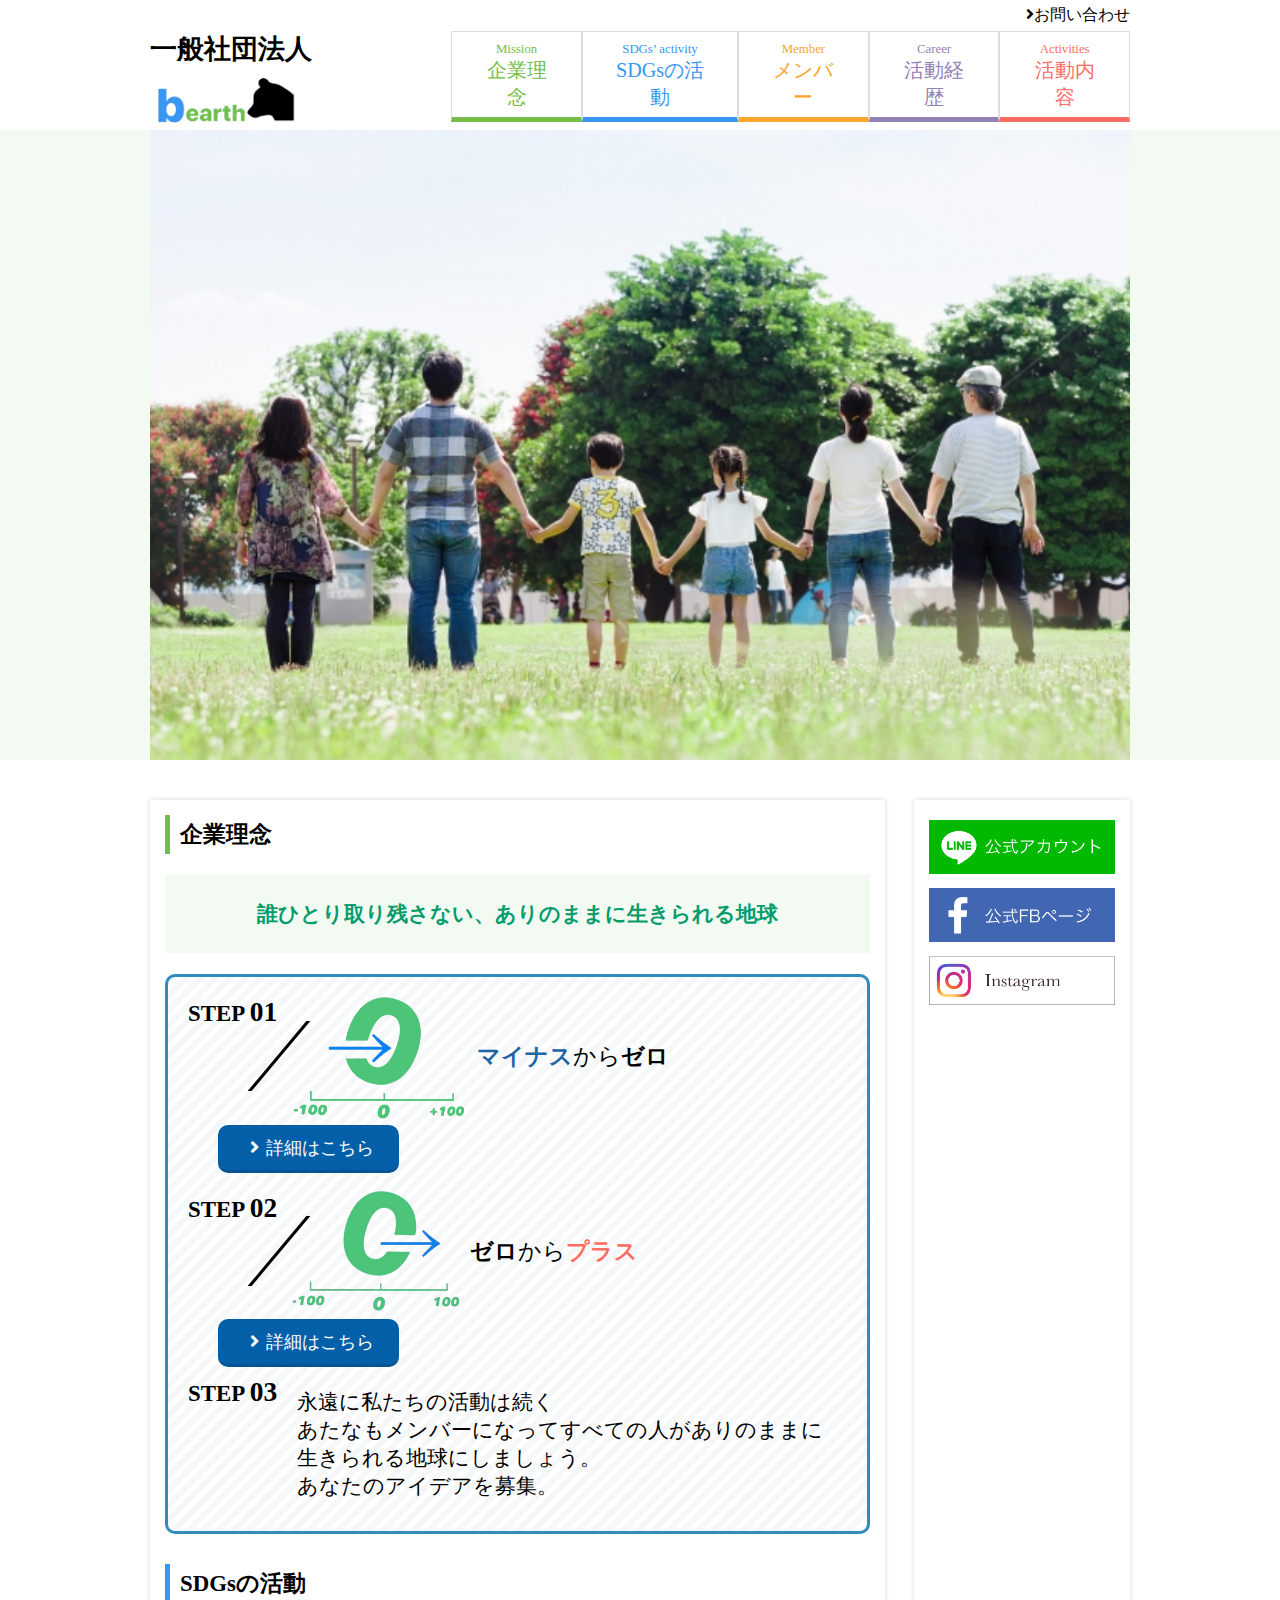
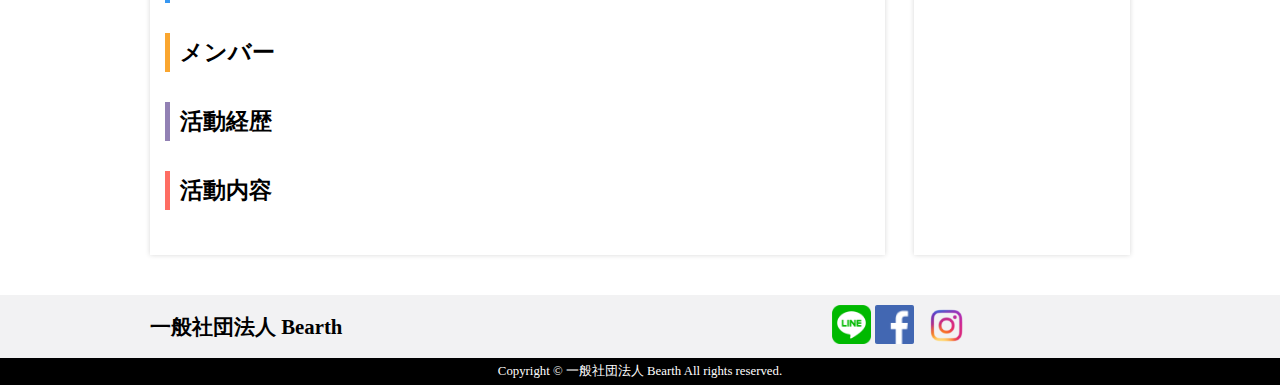
==== index.html @ 82e6bb3c "[add] metaタグ追加" ====
<!DOCTYPE html>
<html lang="en">
<head>
    <meta charset="UTF-8">
    <meta name="viewport" content="width=device-width, initial-scale=1.0">
    <meta name="google-site-verification" content="5CtCFBnasUfVkqQjq2MaMUYwWER3md2tzpR2T9uA9SU" />
    <link rel="stylesheet" href="https://fonts.googleapis.com/css2?family=Montserrat:wght@400;800&display=swap">
    <link rel="stylesheet" href="https://use.fontawesome.com/releases/v5.14.0/css/all.css">
    <link rel="stylesheet" href="style.css">
    <title>Bearthのホームページ</title>
</head>
<body>
<header>
    <div class="contact-area"><i class="fas fa-angle-right"></i>お問い合わせ</div>
    <div class="toolbar">
        <a href="#" class="logo-link">
            <div>
                <span>一般社団法人</span>
                <img src="img/bearth-logo.png">
            </div>
        </a>
        <div class="nav-btn">
            <div></div>
            <div></div>
            <div></div>
        </div>
        <nav class="link-container">
            <ul>
                <li>
                    <a href="#mission">
                        <div class="link-ruby">Mission</div>
                        <div class="link-name">企業理念</div>
                    </a>
                </li>
                <li>
                    <a href="#sdgs-activity">
                        <div class="link-ruby">SDGs’ activity</div>
                        <div class="link-name">SDGsの活動</div>
                    </a>
                </li>
                <li>
                    <a href="#member">
                        <div class="link-ruby">Member</div>
                        <div class="link-name">メンバー</div>
                    </a>
                </li>
                <li>
                    <a href="#career">
                        <div class="link-ruby">Career</div>
                        <div class="link-name">活動経歴</div>
                    </a>
                </li>
                <li>
                    <a href="#activities">
                        <div class="link-ruby">Activities</div>
                        <div class="link-name">活動内容</div>
                    </a>
                </li>
            </ul>
        </nav>
    </div>
</header>
<div class="top-img-container">
    <div class="top-img"></div>
</div>

<div class="container">
    <main>
        <section>
            <h1 id="mission">企業理念</h1>

            <p class="mission-statement">誰ひとり取り残さない、ありのままに生きられる地球</p>

            <section class="mission-step">
                <div class="step-area">
                    <div class="step">STEP <b>01</b></div>
                    <div class="slash"></div>
                    <img src="img/minus2zero.png">
                    <div class="description"><span class="minus">マイナス</span>から<span class="zero">ゼロ</span></div>
                    <button><i class="fas fa-angle-right fa-fw"></i>詳細はこちら</button>
                </div>

                <div class="step-area">
                    <div class="step">STEP <b>02</b></div>
                    <div class="slash"></div>
                    <img src="img/zero2plus.png">
                    <div class="description"><span class="zero">ゼロ</span>から<span class="plus">プラス</span></div>
                    <button><i class="fas fa-angle-right fa-fw"></i>詳細はこちら</button>
                </div>

                <div class="step-area">
                    <div class="step">STEP <b>03</b></div>
                    <p>
                        永遠に私たちの活動は続く<br>
                        あたなもメンバーになってすべての人がありのままに<br>
                        生きられる地球にしましょう。<br>
                        あなたのアイデアを募集。
                    </p>
                </div>
            </section>
        </section>

        <section><h1 id="sdgs-activity">SDGsの活動</h1></section>
        <section><h1 id="member">メンバー</h1></section>
        <section><h1 id="career">活動経歴</h1></section>
        <section><h1 id="activities">活動内容</h1></section>
    </main>
    <aside>
        <a href="https://line.me/R/ti/p/%40872eppez"><img src="img/LINE.png" width="100%"></a>
        <img src="img/facebook.png" width="100%">
        <a href="https://www.instagram.com/bearth.my/"><img src="img/insta.png" width="100%"></a>
    </aside>
</div>
<footer>
    <section class="company-info">
        <div>
            <div class="company-name">一般社団法人 Bearth</div>
            <div class="sns-area">
                <a href="https://line.me/R/ti/p/%40872eppez"><img src="img/LINE-logo.png" width="39"></a>
                <img src="img/facebook-logo.png" width="39">
                <a href="https://www.instagram.com/bearth.my/"><img src="img/Insta-logo.png" width="39"></a>
            </div>
        </div>
    </section>
    <section class="copyright">Copyright © 一般社団法人 Bearth All rights reserved.</section>
</footer>
<script src="https://code.jquery.com/jquery-3.5.1.min.js"
        integrity="sha256-9/aliU8dGd2tb6OSsuzixeV4y/faTqgFtohetphbbj0=" crossorigin="anonymous"></script>
<script src="script.js"></script>
</body>
</html>
---- style.css ----
:root {
    --side-padding: 150px;
}

body {
    margin: 0;
}

a {
    text-decoration: none;
}

ul {
    margin: 0;
    padding: 0;
}

li {
    list-style: none;
}

header, .container {
    padding-left: var(--side-padding);
    padding-right: var(--side-padding);
}

header .contact-area {
    text-align: right;
    padding-top: 5px;
    padding-bottom: 5px;
}

.toolbar {
    display: flex;
    justify-content: space-between;
}

.toolbar a.logo-link {
    display: flex;
    align-items: flex-end;

    font-size: 1.7em;
    color: #000;
    font-weight: bold;
}

.toolbar a.logo-link:hover {
    opacity: 0.8;
    transition: .2s;
}

.toolbar a.logo-link img {
    width: 150px;
}

.toolbar .link-ruby {
    font-size: 0.8em;
}

.toolbar .link-name {
    font-size: 1.26em;
    /*font-weight: 600;*/
}

nav ul {
    display: flex;
}

.toolbar nav li {
    padding: 10px 28px 6px;
    border: 1px solid #ddd;
    border-bottom-width: 5px;
    text-align: center;
}

nav li:hover {
    opacity: 0.6;
    transition: all .2s;
}

nav li:nth-of-type(1) {
    border-bottom-color: #76BD48;
}

nav li:nth-of-type(1) a {
    color: #76BD48;
}

nav li:nth-of-type(2) {
    border-bottom-color: #3797F2;
}

nav li:nth-of-type(2) a{
    color: #3797F2;

}

nav li:nth-of-type(3) {
    border-bottom-color: #FAA62F;
}

nav li:nth-of-type(3) a {
    color: #FAA62F;
}

nav li:nth-of-type(4) {
    border-bottom-color: #9281B4;
}

nav li:nth-of-type(4) a {
    color: #9281B4;
}

nav li:nth-of-type(5) {
    border-bottom-color: #FE6D63;
}

nav li:nth-of-type(5) a {
    color: #FE6D63;
}

.top-img-container {
    width: 100%;
    padding-left: var(--side-padding);
    padding-right: var(--side-padding);
    height: 70vh;
    -webkit-box-sizing: border-box;
    -moz-box-sizing: border-box;
    box-sizing: border-box;
    background: rgba(108, 192, 78, 0.08);
}

.top-img {
    height: 100%;
    background: url(img/top.jpg) no-repeat center;
    background-size: cover;
}

.nav-btn {
    display: none;
}

main, aside {
    box-shadow: 0px 0px 5px rgba(0, 0, 0, 0.16);
    -webkit-box-sizing: border-box;
    -moz-box-sizing: border-box;
    box-sizing: border-box;
}

.container {
    display: flex;
    justify-content: space-between;
    margin: 40px auto;
}

main {
    width: 75%;
    padding: 15px;
    font-size: 1.1em;
}

main > section {
    margin-bottom: 30px;
}

aside {
    padding: 20px 15px;
    width: 22%;
}

h1 {
    margin: 0;
    font-size: 1.3em;
    border-left-width: 5px;
    border-left-style: solid;
    padding: 4px 10px;
}

h1#mission {
    border-left-color: #76BD48;
}

h1#sdgs-activity {
    border-left-color: #3797F2;
}

h1#member {
    border-left-color: #FAA62F;
}

h1#career {
    border-left-color: #9281B4;
}

h1#activities {
    border-left-color: #FE6D63;
}

p.mission-statement {
    background: rgba(108, 192, 78, 0.08);
    color: #039C6D;
    --p-padding: 25px;
    padding-top: var(--p-padding);
    padding-bottom: var(--p-padding);
    text-align: center;
    font-weight: bold;
    font-size: 1.2em;
}

.mission-step {
    background: url(img/gray-stripe.png);
    background-size: 15px 15px;
    border: 3px solid #318BBE;
    border-radius: 10px;
    padding: 10px 20px;
}

.mission-step .step-area {
    display: flex;
    align-items: center;
    flex-wrap: wrap;
}

.mission-step .step-area > div:nth-of-type(1), .mission-step > div:nth-of-type(2) {
    align-self: flex-start;
    margin-top: 10px;
}

.mission-step .description {
    font-size: 1.3em;
}

.description .minus {
    color: #1E65A5;
    font-weight: bold;
}

.description .zero {
    font-weight: bold;
}

.description .plus {
    color: #FE6D63;
    font-weight: bold;
}

.mission-step button {
    background: #035FA8;
    border: none;
    border-bottom: 3px solid #055392;
    border-radius: 10px;
    color: white;
    padding: 10px 25px;
    font-size: 1.05em;
    margin-left: 30px;
}

.step-area p {
    margin-left: 20px;
    font-size: 1.2em;
}

.slash {
    height: 70px;
    border-left: 4px solid #000;
    transform: skew(-40deg);
}

.step {
    font-size: 1.3em;
    font-weight: bold;
}

.step b {
    font-size: 1.2em;
}

aside img {
    margin-bottom: 10px;
}

footer .company-info {
    background: #F2F2F3;
}

footer .company-info > div {
    padding-left: var(--side-padding);
    padding-right: var(--side-padding);
    display: flex;
    align-items: center;
    padding-top: 10px;
    padding-bottom: 10px;
}

footer .company-info .company-name {
    font-size: 1.3em;
    font-weight: bold;
}

footer .company-info .sns-area {
    margin-left: 50%;
}

footer .company-info .sns-area > img {
    margin-right: 8px;
}

footer .copyright {
    background: #000;
    color: #fff;
    font-size: 0.8em;
    padding-top: 5px;
    padding-bottom: 5px;
    text-align:center;
}

@media (max-width: 768px) {
    header, .top-img-container {
        padding: 0;
    }

    .contact-area {
        display: none;
    }

    nav {
        max-height: 0;
        position: absolute;
        /*top: -50%;*/
        /*left: 0;*/
        top: 50px;
        left: 0;
        transition: .5s;
        overflow-y: hidden;
        width: 100%;
    }

    nav ul {
        display: flex;
        flex-direction: column;
        justify-content: center;
        align-items: center;
        background: rgba(255, 255, 255, 0.92);
        top: 0;
    }

    .toolbar nav li {
        box-sizing: border-box;
        width: 50%;
        padding-top: 10px;
        padding-bottom: 10px;
        /*color: #fff !important;*/
        border: none !important;
    }

    nav li:not(:last-of-type) {
        border-bottom: 1px solid #c9c9c9 !important;
    }

    .toolbar a.logo-link {
        font-size: 1.4em;
    }

    .open nav {
        /*top: 50%;*/
        max-height: calc(100vh - 50px);
    }

    .nav-btn {
        display: flex;
        flex-direction: column;
        justify-content: space-between;
        align-items: center;
        height: 20px;
        padding: 13px 8px;
        z-index: 2;
    }

    .nav-btn div {
        background: #996633;
        width: 26px;
        height: 2px;
        transition: .3s;
    }

    .toolbar a.logo-link img {
        width: 35%;
    }

    .container {
        flex-direction: column;
        align-items: center;
        padding: 0;
    }

    .step-area img {
        width: 50%;
    }

    .step-area {
        font-size: 0.7em;
    }

    .mission-step .step-area:not(:last-of-type) {
        border-bottom: 1px solid #318BBE;
        padding-bottom: 15px;

    }

    .step-area button {
        padding: 5px 10px;
    }

    main, aside {
        width: 95%;
    }

    footer .company-info > div {
        flex-direction: column;
        padding-left: 0;
        padding-right: 0;
        width: 100%;
    }

    footer .company-info .sns-area {
        margin-top: 10px;
        margin-left: 0;
    }
}
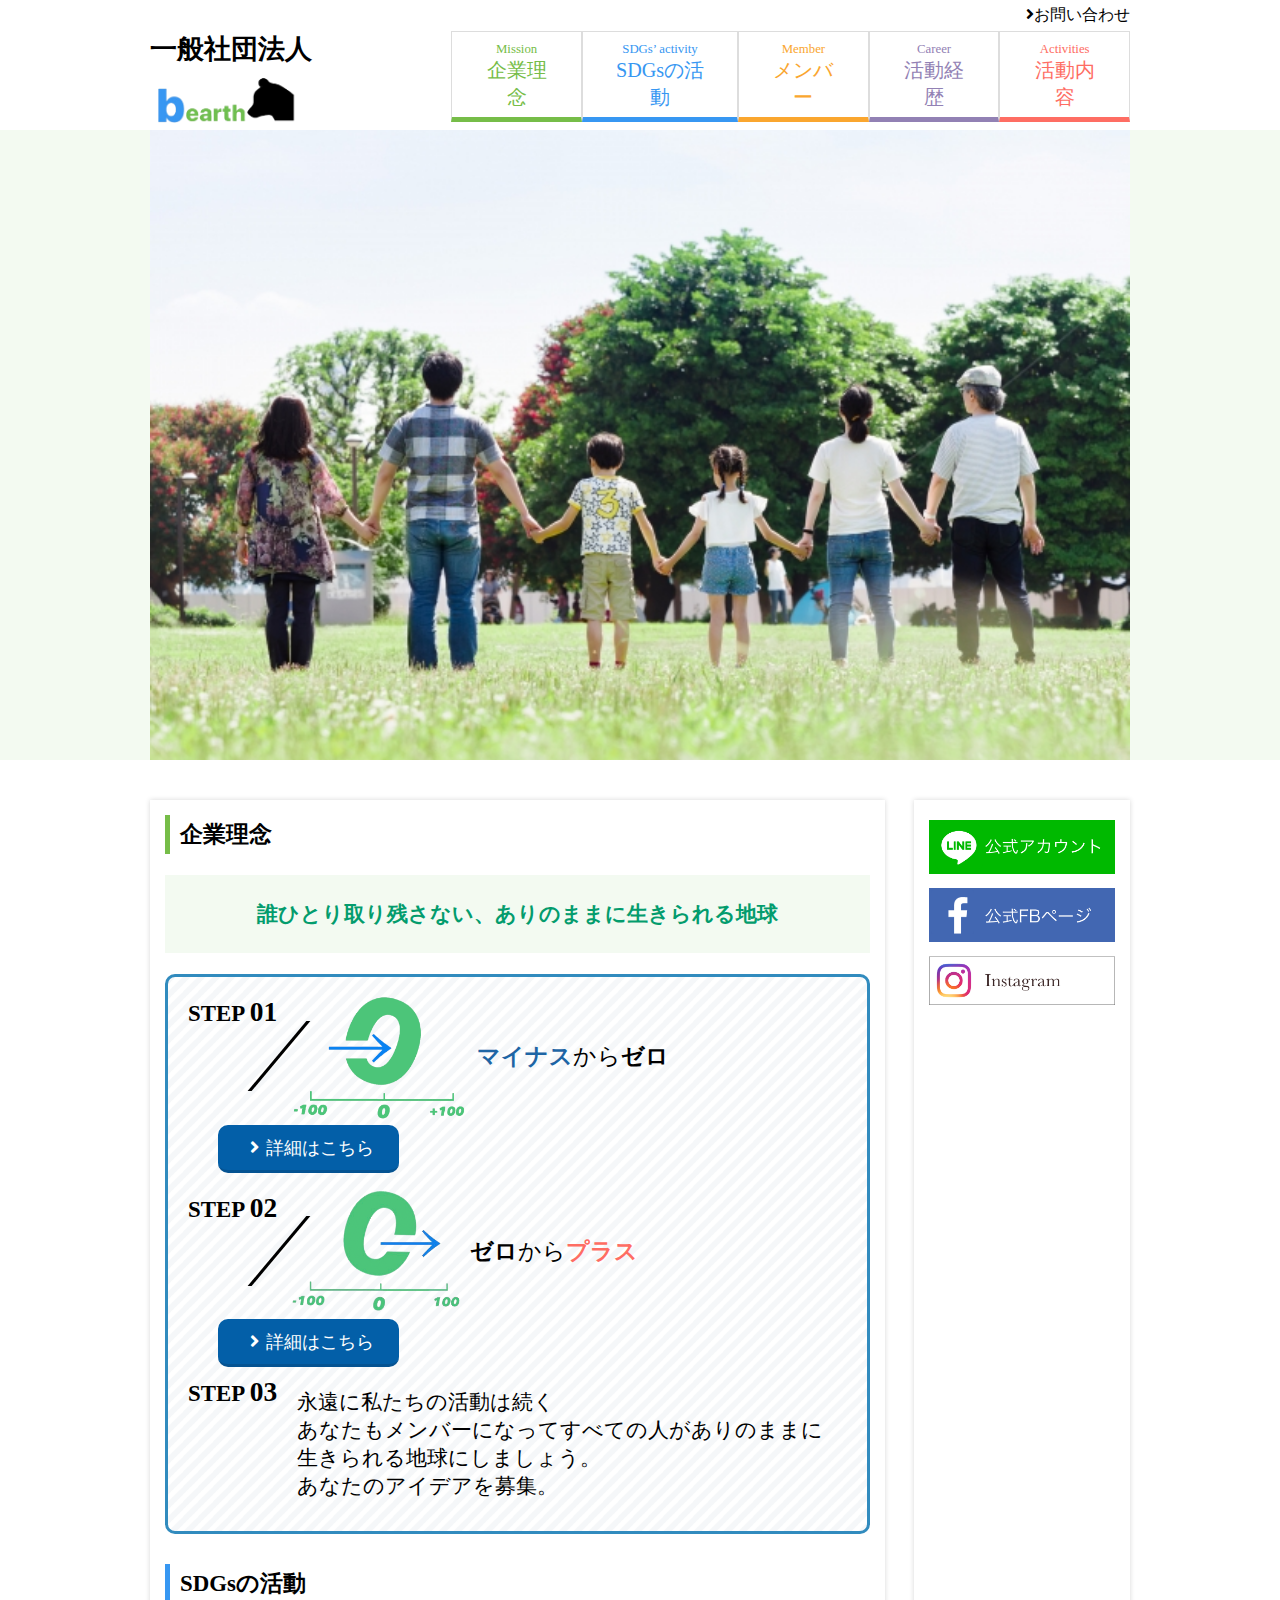
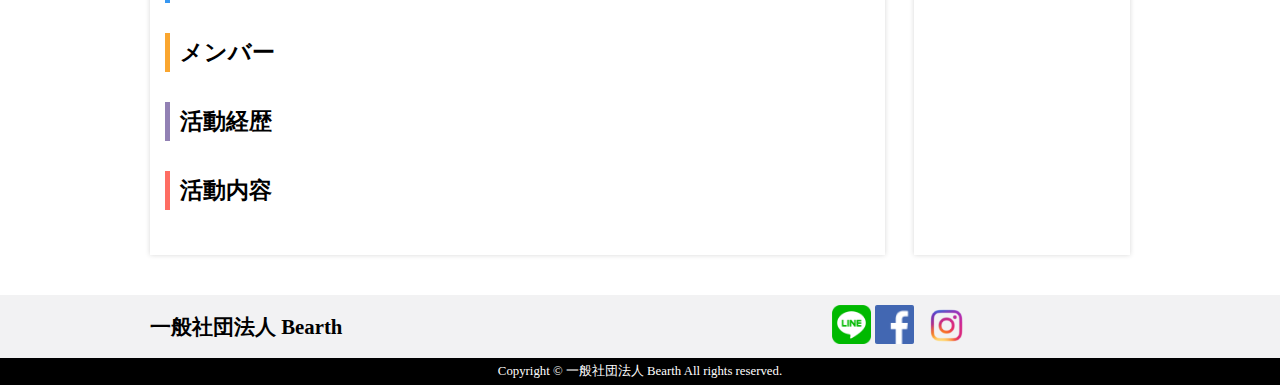
==== commit 7c558182: "誤字修正" ====
--- a/index.html
+++ b/index.html
@@ -92,7 +92,7 @@
                     <div class="step">STEP <b>03</b></div>
                     <p>
                         永遠に私たちの活動は続く<br>
-                        あたなもメンバーになってすべての人がありのままに<br>
+                        あなたもメンバーになってすべての人がありのままに<br>
                         生きられる地球にしましょう。<br>
                         あなたのアイデアを募集。
                     </p>
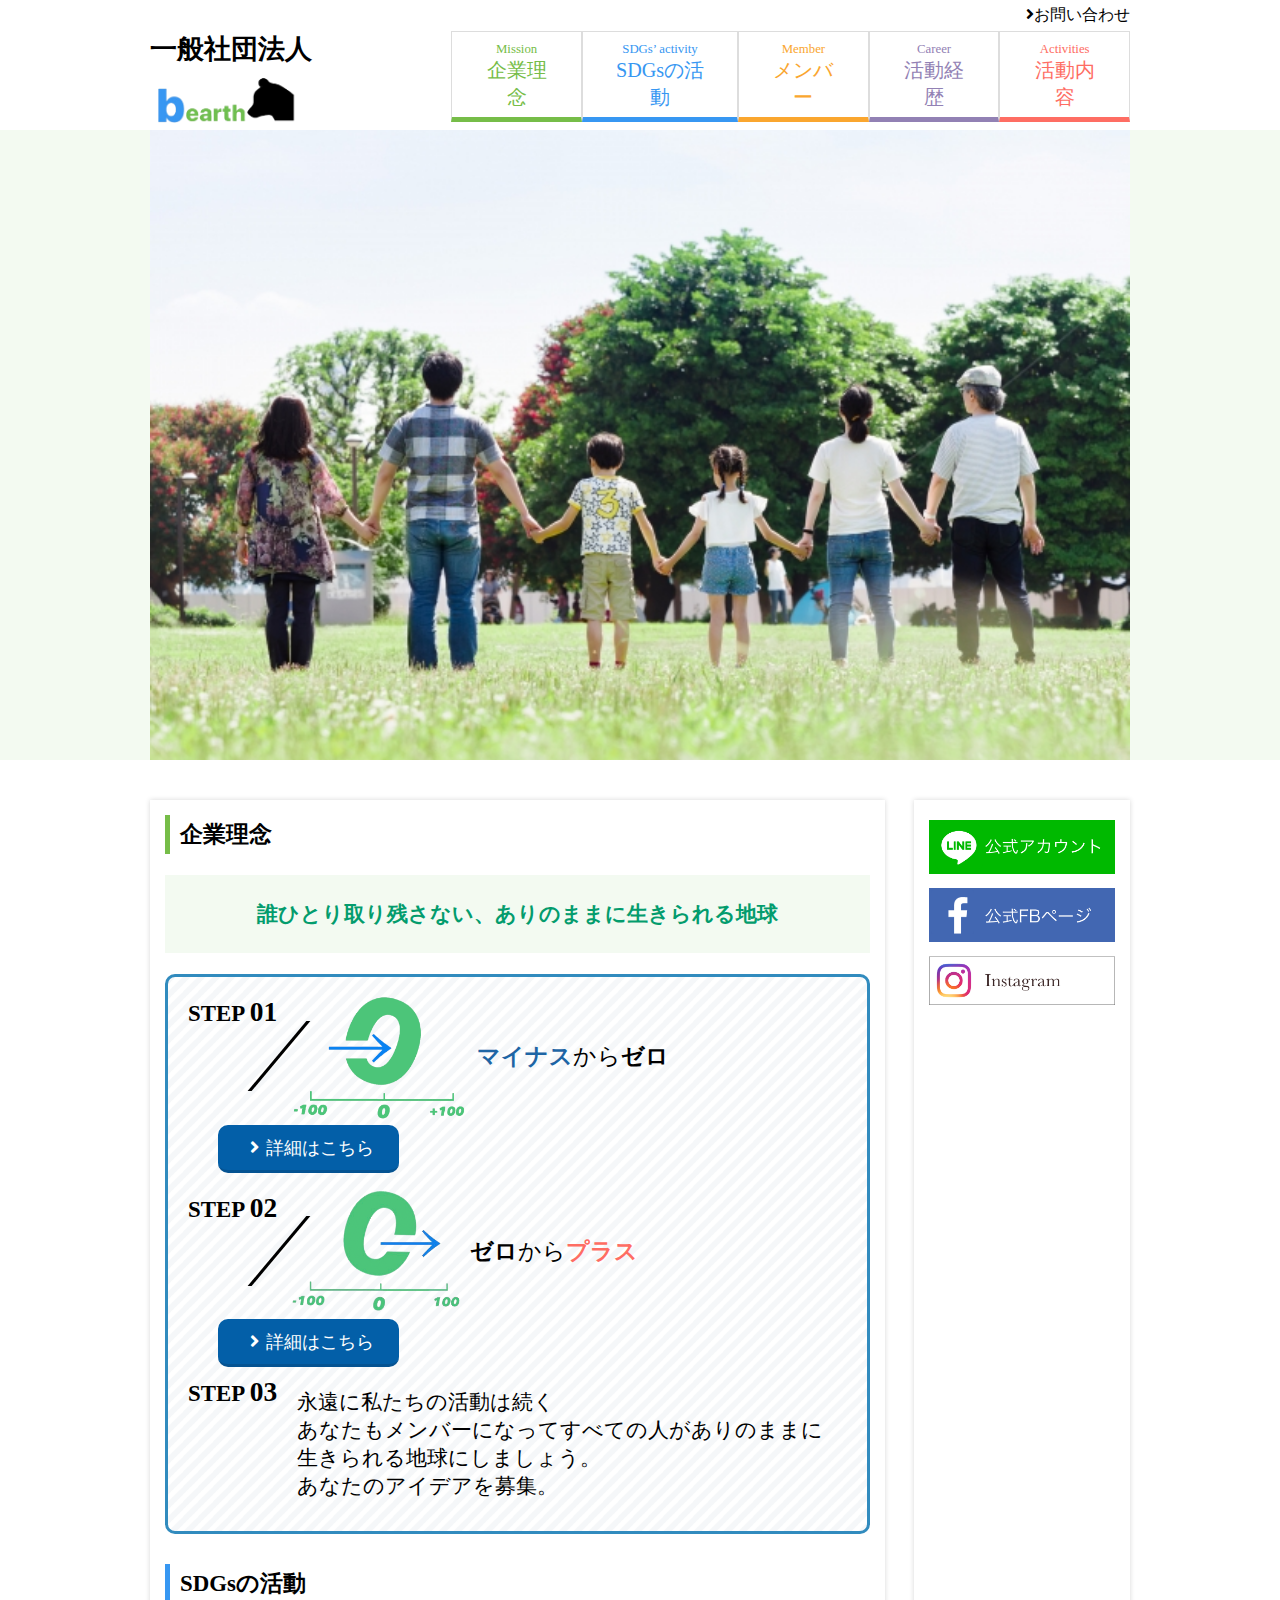
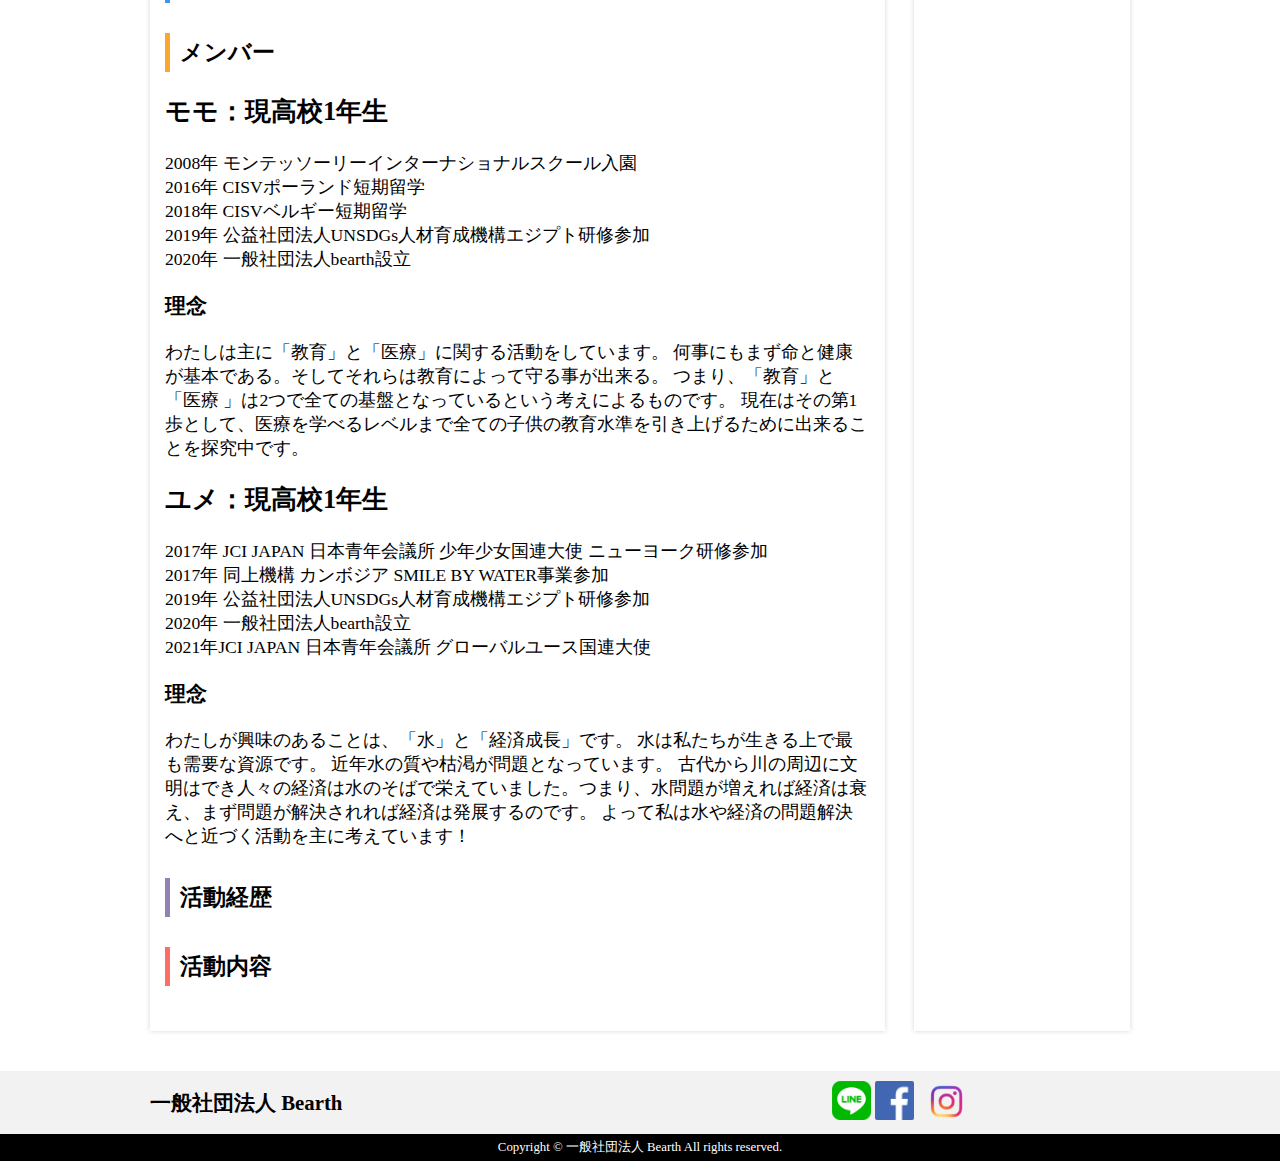
==== commit c79dec97: "[add] メンバーの経歴と理念を追加" ====
--- a/index.html
+++ b/index.html
@@ -101,7 +101,43 @@
         </section>
 
         <section><h1 id="sdgs-activity">SDGsの活動</h1></section>
-        <section><h1 id="member">メンバー</h1></section>
+        <section>
+            <h1 id="member">メンバー</h1>
+            <section>
+                <h2>モモ：現高校1年生</h2>
+                <p>
+                2008年 モンテッソーリーインターナショナルスクール入園<br>
+                2016年 CISVポーランド短期留学<br>
+                2018年 CISVベルギー短期留学<br>
+                2019年 公益社団法人UNSDGs人材育成機構エジプト研修参加<br>
+                2020年 一般社団法人bearth設立
+                </p>
+                <h3>理念</h3>
+                <p>
+                    わたしは主に「教育」と「医療」に関する活動をしています。
+                    何事にもまず命と健康が基本である。そしてそれらは教育によって守る事が出来る。
+                    つまり、「教育」と「医療 」は2つで全ての基盤となっているという考えによるものです。
+                    現在はその第1歩として、医療を学べるレベルまで全ての子供の教育水準を引き上げるために出来ることを探究中です。
+                </p>
+
+                <h2>ユメ：現高校1年生</h2>
+                <p>
+                2017年 JCI JAPAN 日本青年会議所 少年少女国連大使 ニューヨーク研修参加<br>
+                2017年 同上機構 カンボジア SMILE BY WATER事業参加<br>
+                2019年 公益社団法人UNSDGs人材育成機構エジプト研修参加<br>
+                2020年 一般社団法人bearth設立<br>
+                2021年JCI JAPAN 日本青年会議所  グローバルユース国連大使
+                </p>
+                <h3>理念</h3>
+                <p>
+                    わたしが興味のあることは、「水」と「経済成長」です。
+                    水は私たちが生きる上で最も需要な資源です。
+                    近年水の質や枯渇が問題となっています。
+                    古代から川の周辺に文明はでき人々の経済は水のそばで栄えていました。つまり、水問題が増えれば経済は衰え、まず問題が解決されれば経済は発展するのです。
+                    よって私は水や経済の問題解決へと近づく活動を主に考えています！
+                </p>
+            </section>
+        </section>
         <section><h1 id="career">活動経歴</h1></section>
         <section><h1 id="activities">活動内容</h1></section>
     </main>
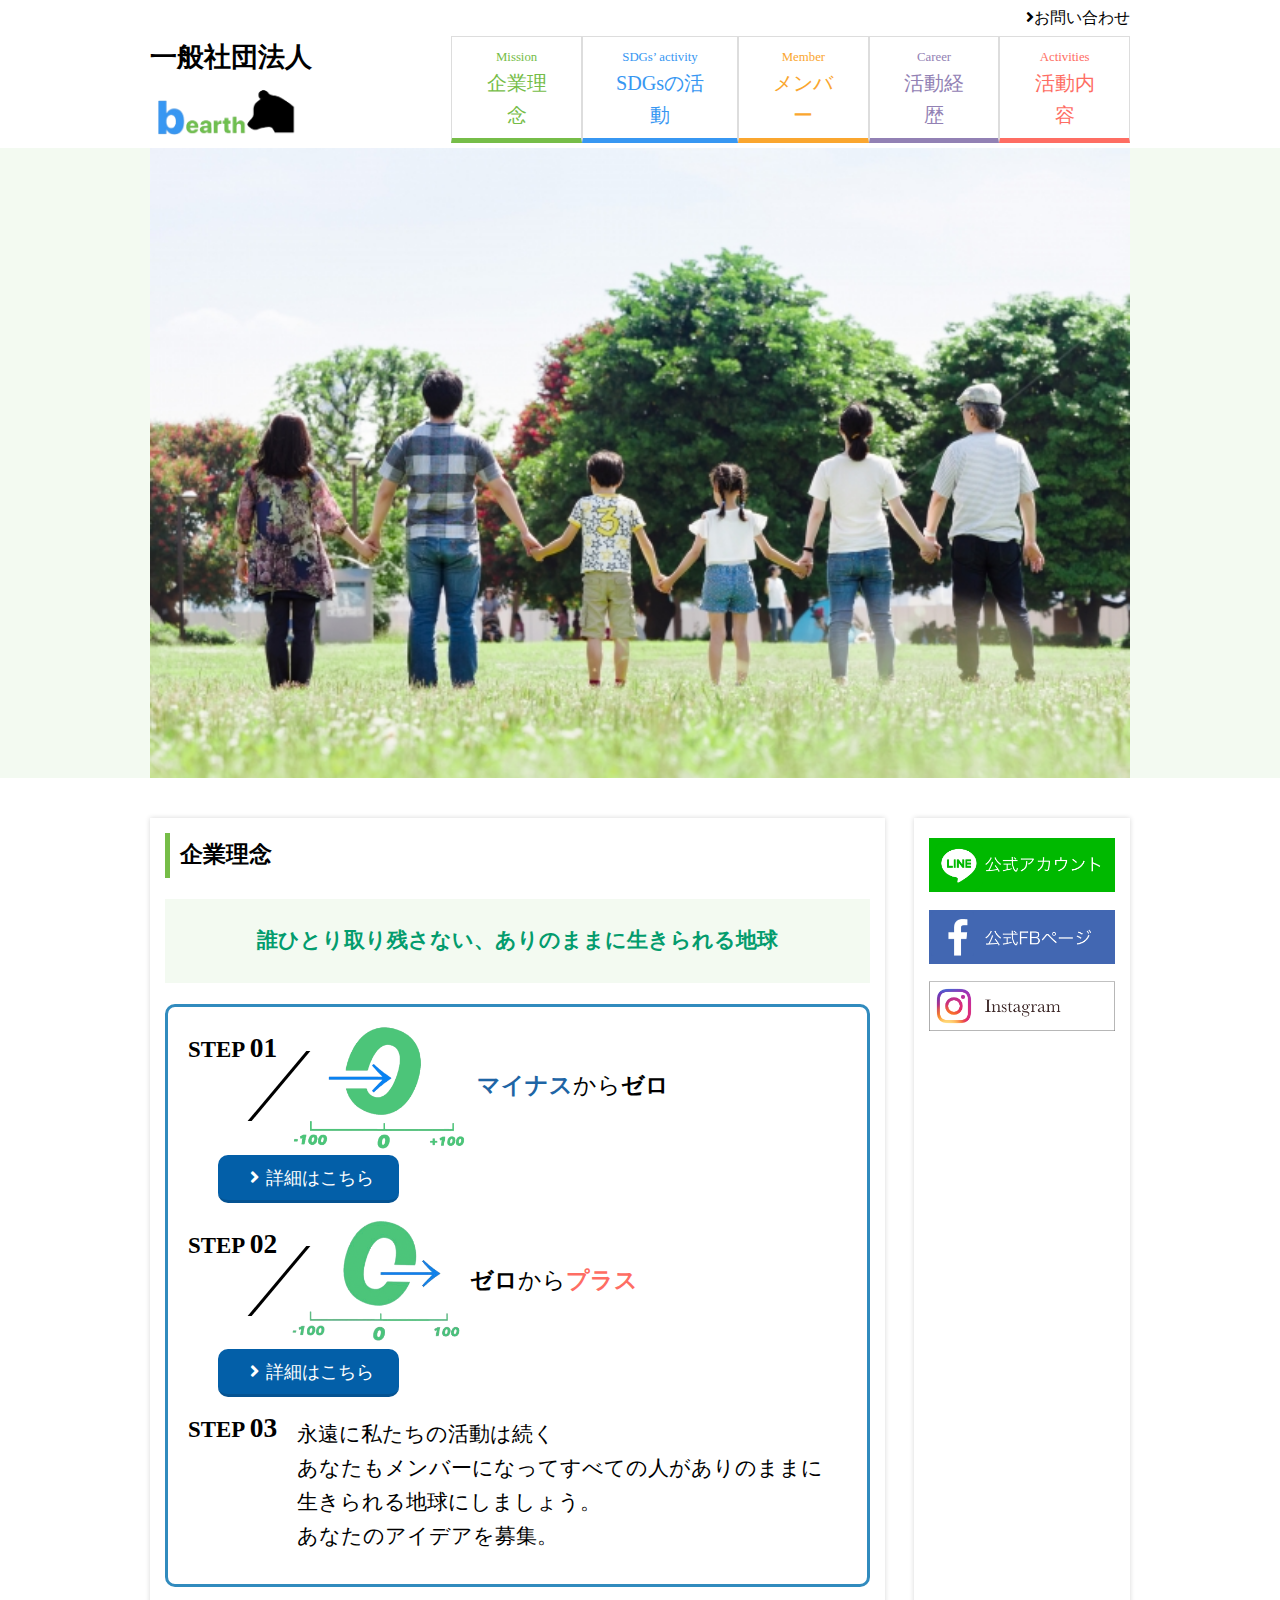
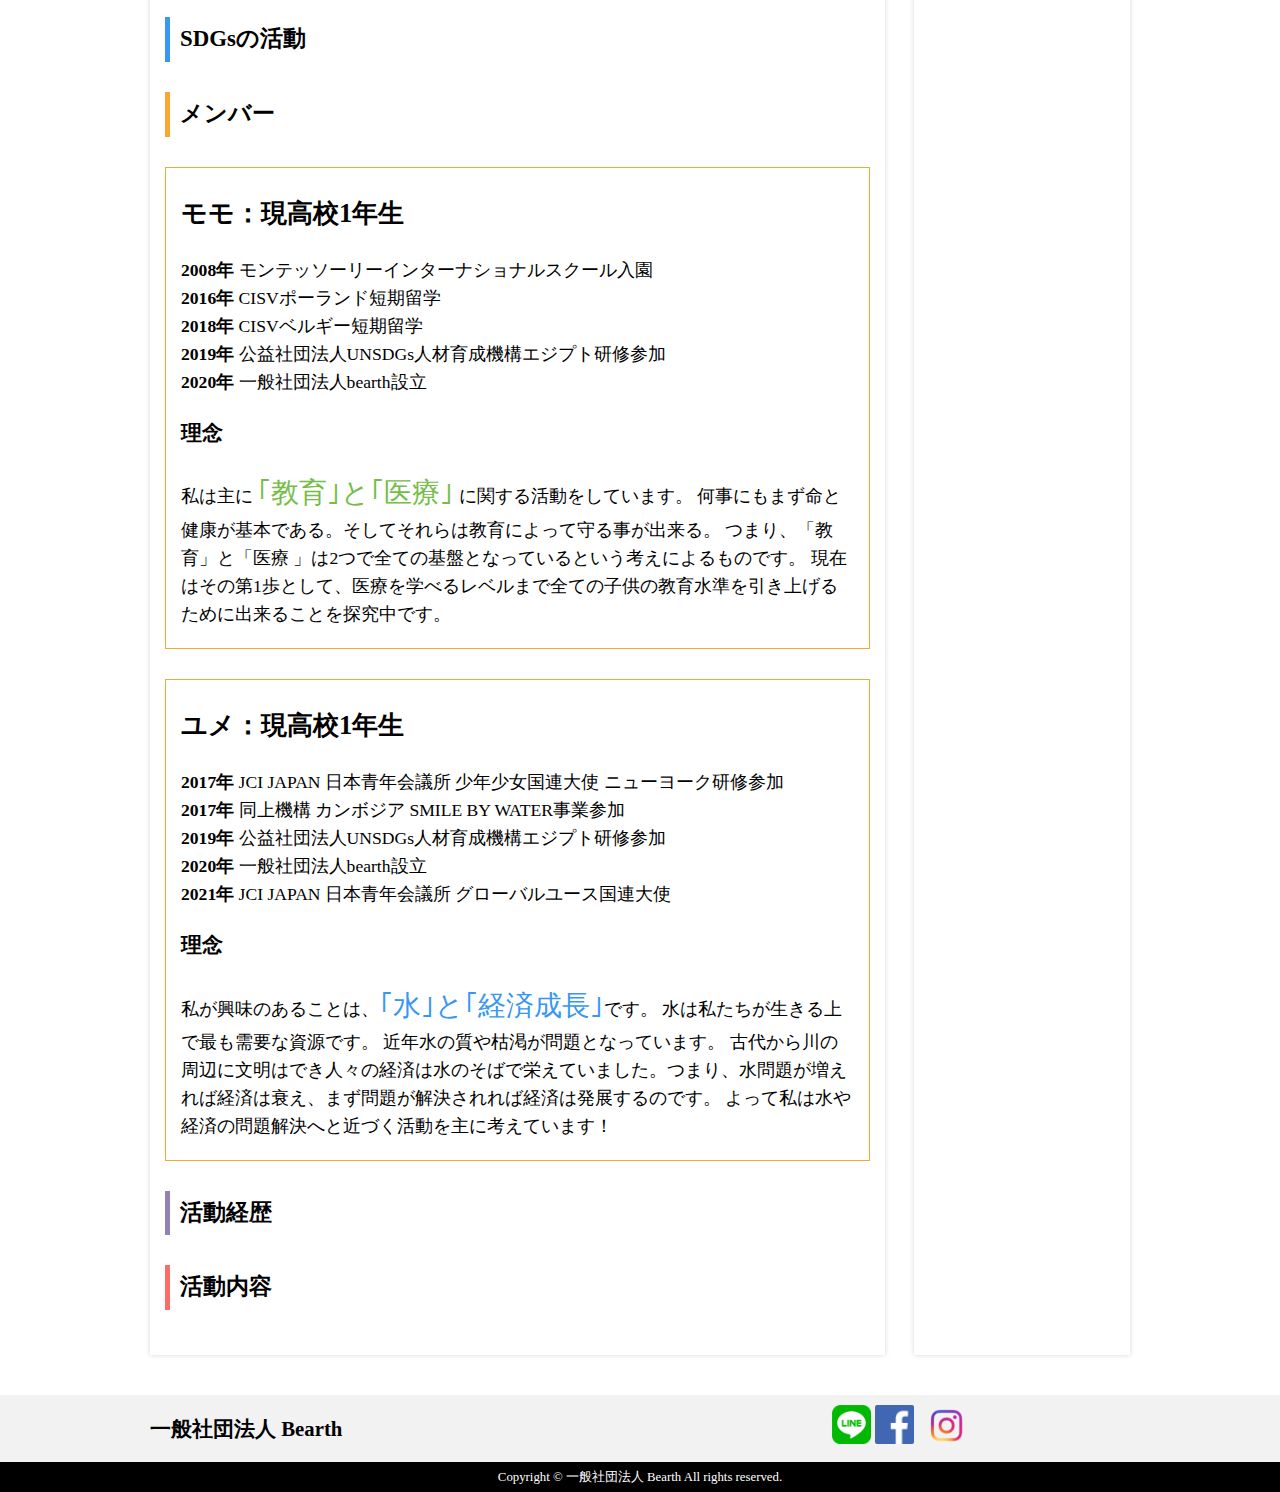
==== commit adcd37fe: "[implemnet] UNDPの文言追加" ====
--- a/index.html
+++ b/index.html
@@ -3,17 +3,17 @@
 <head>
     <meta charset="UTF-8">
     <meta name="viewport" content="width=device-width, initial-scale=1.0">
-    <meta name="google-site-verification" content="5CtCFBnasUfVkqQjq2MaMUYwWER3md2tzpR2T9uA9SU" />
+    <meta name="google-site-verification" content="5CtCFBnasUfVkqQjq2MaMUYwWER3md2tzpR2T9uA9SU"/>
     <link rel="stylesheet" href="https://fonts.googleapis.com/css2?family=Montserrat:wght@400;800&display=swap">
     <link rel="stylesheet" href="https://use.fontawesome.com/releases/v5.14.0/css/all.css">
-    <link rel="stylesheet" href="style.css">
+    <link rel="stylesheet" href="css/style.css">
     <title>Bearthのホームページ</title>
 </head>
 <body>
 <header>
     <div class="contact-area"><i class="fas fa-angle-right"></i>お問い合わせ</div>
     <div class="toolbar">
-        <a href="#" class="logo-link">
+        <a href="index.html" class="logo-link">
             <div>
                 <span>一般社団法人</span>
                 <img src="img/bearth-logo.png">
@@ -77,7 +77,9 @@
                     <div class="slash"></div>
                     <img src="img/minus2zero.png">
                     <div class="description"><span class="minus">マイナス</span>から<span class="zero">ゼロ</span></div>
-                    <button><i class="fas fa-angle-right fa-fw"></i>詳細はこちら</button>
+                    <a href="detail-step1.html">
+                        <button><i class="fas fa-angle-right fa-fw"></i>詳細はこちら</button>
+                    </a>
                 </div>
 
                 <div class="step-area">
@@ -85,7 +87,9 @@
                     <div class="slash"></div>
                     <img src="img/zero2plus.png">
                     <div class="description"><span class="zero">ゼロ</span>から<span class="plus">プラス</span></div>
-                    <button><i class="fas fa-angle-right fa-fw"></i>詳細はこちら</button>
+                    <a href="detail-step2.html">
+                        <button><i class="fas fa-angle-right fa-fw"></i>詳細はこちら</button>
+                    </a>
                 </div>
 
                 <div class="step-area">
@@ -104,38 +108,42 @@
         <section>
             <h1 id="member">メンバー</h1>
             <section>
-                <h2>モモ：現高校1年生</h2>
-                <p>
-                2008年 モンテッソーリーインターナショナルスクール入園<br>
-                2016年 CISVポーランド短期留学<br>
-                2018年 CISVベルギー短期留学<br>
-                2019年 公益社団法人UNSDGs人材育成機構エジプト研修参加<br>
-                2020年 一般社団法人bearth設立
-                </p>
-                <h3>理念</h3>
-                <p>
-                    わたしは主に「教育」と「医療」に関する活動をしています。
-                    何事にもまず命と健康が基本である。そしてそれらは教育によって守る事が出来る。
-                    つまり、「教育」と「医療 」は2つで全ての基盤となっているという考えによるものです。
-                    現在はその第1歩として、医療を学べるレベルまで全ての子供の教育水準を引き上げるために出来ることを探究中です。
-                </p>
+                <div class="member-item">
+                    <h2>モモ：現高校1年生</h2>
+                    <p>
+                        <b>2008年</b> モンテッソーリーインターナショナルスクール入園<br>
+                        <b>2016年</b> CISVポーランド短期留学<br>
+                        <b>2018年</b> CISVベルギー短期留学<br>
+                        <b>2019年</b> 公益社団法人UNSDGs人材育成機構エジプト研修参加<br>
+                        <b>2020年</b> 一般社団法人bearth設立
+                    </p>
+                    <h3>理念</h3>
+                    <p>
+                        私は主に <span class="green-large">｢教育｣と｢医療｣</span> に関する活動をしています。
+                        何事にもまず命と健康が基本である。そしてそれらは教育によって守る事が出来る。
+                        つまり、「教育」と「医療 」は2つで全ての基盤となっているという考えによるものです。
+                        現在はその第1歩として、医療を学べるレベルまで全ての子供の教育水準を引き上げるために出来ることを探究中です。
+                    </p>
+                </div>
 
-                <h2>ユメ：現高校1年生</h2>
-                <p>
-                2017年 JCI JAPAN 日本青年会議所 少年少女国連大使 ニューヨーク研修参加<br>
-                2017年 同上機構 カンボジア SMILE BY WATER事業参加<br>
-                2019年 公益社団法人UNSDGs人材育成機構エジプト研修参加<br>
-                2020年 一般社団法人bearth設立<br>
-                2021年JCI JAPAN 日本青年会議所  グローバルユース国連大使
-                </p>
-                <h3>理念</h3>
-                <p>
-                    わたしが興味のあることは、「水」と「経済成長」です。
-                    水は私たちが生きる上で最も需要な資源です。
-                    近年水の質や枯渇が問題となっています。
-                    古代から川の周辺に文明はでき人々の経済は水のそばで栄えていました。つまり、水問題が増えれば経済は衰え、まず問題が解決されれば経済は発展するのです。
-                    よって私は水や経済の問題解決へと近づく活動を主に考えています！
-                </p>
+                <div class="member-item">
+                    <h2>ユメ：現高校1年生</h2>
+                    <p>
+                        <b>2017年</b> JCI JAPAN 日本青年会議所 少年少女国連大使 ニューヨーク研修参加<br>
+                        <b>2017年</b> 同上機構 カンボジア SMILE BY WATER事業参加<br>
+                        <b>2019年</b> 公益社団法人UNSDGs人材育成機構エジプト研修参加<br>
+                        <b>2020年</b> 一般社団法人bearth設立<br>
+                        <b>2021年</b> JCI JAPAN 日本青年会議所 グローバルユース国連大使
+                    </p>
+                    <h3>理念</h3>
+                    <p>
+                        私が興味のあることは、<br class="pc-none"><span class="blue-large">｢水｣と｢経済成長｣</span>です。
+                        水は私たちが生きる上で最も需要な資源です。
+                        近年水の質や枯渇が問題となっています。
+                        古代から川の周辺に文明はでき人々の経済は水のそばで栄えていました。つまり、水問題が増えれば経済は衰え、まず問題が解決されれば経済は発展するのです。
+                        よって私は水や経済の問題解決へと近づく活動を主に考えています！
+                    </p>
+                </div>
             </section>
         </section>
         <section><h1 id="career">活動経歴</h1></section>
--- a/css/style.css
+++ b/css/style.css
@@ -0,0 +1,460 @@
+:root {
+    --side-padding: 150px;
+}
+
+body {
+    margin: 0;
+    line-height: 1.6;
+}
+
+a {
+    text-decoration: none;
+}
+
+ul {
+    margin: 0;
+    padding: 0;
+}
+
+li {
+    list-style: none;
+}
+
+header, .container {
+    padding-left: var(--side-padding);
+    padding-right: var(--side-padding);
+}
+
+header .contact-area {
+    text-align: right;
+    padding-top: 5px;
+    padding-bottom: 5px;
+}
+
+.toolbar {
+    display: flex;
+    justify-content: space-between;
+}
+
+.toolbar a.logo-link {
+    display: flex;
+    align-items: flex-end;
+
+    font-size: 1.7em;
+    color: #000;
+    font-weight: bold;
+}
+
+.toolbar a.logo-link:hover {
+    opacity: 0.8;
+    transition: .2s;
+}
+
+.toolbar a.logo-link img {
+    width: 150px;
+}
+
+.toolbar .link-ruby {
+    font-size: 0.8em;
+}
+
+.toolbar .link-name {
+    font-size: 1.26em;
+    /*font-weight: 600;*/
+}
+
+nav ul {
+    display: flex;
+}
+
+.toolbar nav li {
+    padding: 10px 28px 6px;
+    border: 1px solid #ddd;
+    border-bottom-width: 5px;
+    text-align: center;
+}
+
+nav li:hover {
+    opacity: 0.6;
+    transition: all .2s;
+}
+
+nav li:nth-of-type(1) {
+    border-bottom-color: #76BD48;
+}
+
+nav li:nth-of-type(1) a {
+    color: #76BD48;
+}
+
+nav li:nth-of-type(2) {
+    border-bottom-color: #3797F2;
+}
+
+nav li:nth-of-type(2) a{
+    color: #3797F2;
+
+}
+
+nav li:nth-of-type(3) {
+    border-bottom-color: #FAA62F;
+}
+
+nav li:nth-of-type(3) a {
+    color: #FAA62F;
+}
+
+nav li:nth-of-type(4) {
+    border-bottom-color: #9281B4;
+}
+
+nav li:nth-of-type(4) a {
+    color: #9281B4;
+}
+
+nav li:nth-of-type(5) {
+    border-bottom-color: #FE6D63;
+}
+
+nav li:nth-of-type(5) a {
+    color: #FE6D63;
+}
+
+.top-img-container {
+    width: 100%;
+    padding-left: var(--side-padding);
+    padding-right: var(--side-padding);
+    height: 70vh;
+    -webkit-box-sizing: border-box;
+    -moz-box-sizing: border-box;
+    box-sizing: border-box;
+    background: rgba(108, 192, 78, 0.08);
+}
+
+.top-img {
+    height: 100%;
+    background: url(../img/top.jpg) no-repeat center;
+    background-size: cover;
+}
+
+.nav-btn {
+    display: none;
+}
+
+main, aside {
+    box-shadow: 0px 0px 5px rgba(0, 0, 0, 0.16);
+    -webkit-box-sizing: border-box;
+    -moz-box-sizing: border-box;
+    box-sizing: border-box;
+}
+
+.container {
+    display: flex;
+    justify-content: space-between;
+    margin: 40px auto;
+}
+
+main {
+    width: 75%;
+    padding: 15px;
+    font-size: 1.1em;
+}
+
+main > section {
+    margin-bottom: 30px;
+}
+
+aside {
+    padding: 20px 15px;
+    width: 22%;
+}
+
+h1 {
+    margin: 0;
+    font-size: 1.3em;
+    border-left-width: 5px;
+    border-left-style: solid;
+    padding: 4px 10px;
+}
+
+h1#mission {
+    border-left-color: #76BD48;
+}
+
+h1#sdgs-activity {
+    border-left-color: #3797F2;
+}
+
+h1#member {
+    border-left-color: #FAA62F;
+}
+
+h1#career {
+    border-left-color: #9281B4;
+}
+
+h1#activities {
+    border-left-color: #FE6D63;
+}
+
+p.mission-statement {
+    background: rgba(108, 192, 78, 0.08);
+    color: #039C6D;
+    --p-padding: 25px;
+    padding-top: var(--p-padding);
+    padding-bottom: var(--p-padding);
+    text-align: center;
+    font-weight: bold;
+    font-size: 1.2em;
+}
+
+.mission-step {
+    background: url(img/gray-stripe.png);
+    background-size: 15px 15px;
+    border: 3px solid #318BBE;
+    border-radius: 10px;
+    padding: 10px 20px;
+}
+
+.mission-step .step-area {
+    display: flex;
+    align-items: center;
+    flex-wrap: wrap;
+}
+
+.mission-step .step-area > div:nth-of-type(1), .mission-step > div:nth-of-type(2) {
+    align-self: flex-start;
+    margin-top: 10px;
+}
+
+.mission-step .description {
+    font-size: 1.3em;
+}
+
+.description .minus {
+    color: #1E65A5;
+    font-weight: bold;
+}
+
+.description .zero {
+    font-weight: bold;
+}
+
+.description .plus {
+    color: #FE6D63;
+    font-weight: bold;
+}
+
+.mission-step button {
+    background: #035FA8;
+    border: none;
+    border-bottom: 3px solid #055392;
+    border-radius: 10px;
+    color: white;
+    padding: 10px 25px;
+    font-size: 1.05em;
+    margin-left: 30px;
+    transition: 0.15s;
+}
+
+.mission-step button:hover {
+    opacity: 0.8;
+}
+
+.step-area p {
+    margin-left: 20px;
+    font-size: 1.2em;
+}
+
+.slash {
+    height: 70px;
+    border-left: 4px solid #000;
+    transform: skew(-40deg);
+}
+
+.step {
+    font-size: 1.3em;
+    font-weight: bold;
+}
+
+.step b {
+    font-size: 1.2em;
+}
+
+aside img {
+    margin-bottom: 10px;
+}
+
+footer .company-info {
+    background: #F2F2F3;
+}
+
+footer .company-info > div {
+    padding-left: var(--side-padding);
+    padding-right: var(--side-padding);
+    display: flex;
+    align-items: center;
+    padding-top: 10px;
+    padding-bottom: 10px;
+}
+
+footer .company-info .company-name {
+    font-size: 1.3em;
+    font-weight: bold;
+}
+
+footer .company-info .sns-area {
+    margin-left: 50%;
+}
+
+footer .company-info .sns-area > img {
+    margin-right: 8px;
+}
+
+footer .copyright {
+    background: #000;
+    color: #fff;
+    font-size: 0.8em;
+    padding-top: 5px;
+    padding-bottom: 5px;
+    text-align:center;
+}
+
+.green-large {
+    /*color: #039C6D;*/
+    color: #75bd48;
+    /*font-weight: bold;*/
+    font-size: 1.6em;
+}
+
+.blue-large {
+    color: #3797F2;
+    /*font-weight: bold;*/
+    font-size: 1.6em;
+}
+
+.member-item {
+    margin: 30px auto;
+    padding: 2px 15px;
+    border: 1px solid #FAA62F;
+}
+
+@media (max-width: 768px) {
+    header, .top-img-container {
+        padding: 0;
+    }
+
+    .contact-area {
+        display: none;
+    }
+
+    nav {
+        max-height: 0;
+        position: absolute;
+        /*top: -50%;*/
+        /*left: 0;*/
+        top: 50px;
+        left: 0;
+        transition: .5s;
+        overflow-y: hidden;
+        width: 100%;
+    }
+
+    nav ul {
+        display: flex;
+        flex-direction: column;
+        justify-content: center;
+        align-items: center;
+        background: rgba(255, 255, 255, 0.92);
+        top: 0;
+    }
+
+    .toolbar nav li {
+        box-sizing: border-box;
+        width: 50%;
+        padding-top: 10px;
+        padding-bottom: 10px;
+        /*color: #fff !important;*/
+        border: none !important;
+    }
+
+    nav li:not(:last-of-type) {
+        border-bottom: 1px solid #c9c9c9 !important;
+    }
+
+    .toolbar a.logo-link {
+        font-size: 1.4em;
+    }
+
+    .open nav {
+        /*top: 50%;*/
+        max-height: calc(100vh - 50px);
+    }
+
+    .nav-btn {
+        display: flex;
+        flex-direction: column;
+        justify-content: space-between;
+        align-items: center;
+        height: 20px;
+        padding: 13px 8px;
+        z-index: 2;
+    }
+
+    .nav-btn div {
+        background: #996633;
+        width: 26px;
+        height: 2px;
+        transition: .3s;
+    }
+
+    .toolbar a.logo-link img {
+        width: 35%;
+    }
+
+    .container {
+        flex-direction: column;
+        align-items: center;
+        padding: 0;
+    }
+
+    .step-area img {
+        width: 50%;
+    }
+
+    .step-area {
+        font-size: 0.7em;
+    }
+
+    .mission-step .step-area:not(:last-of-type) {
+        border-bottom: 1px solid #318BBE;
+        padding-bottom: 15px;
+
+    }
+
+    .step-area button {
+        padding: 5px 10px;
+    }
+
+    main, aside {
+        width: 95%;
+    }
+
+    footer .company-info > div {
+        flex-direction: column;
+        padding-left: 0;
+        padding-right: 0;
+        width: 100%;
+    }
+
+    footer .company-info .sns-area {
+        margin-top: 10px;
+        margin-left: 0;
+    }
+}
+
+@media (min-width: 769px) {
+    .pc-none {
+        display: none;
+    }
+}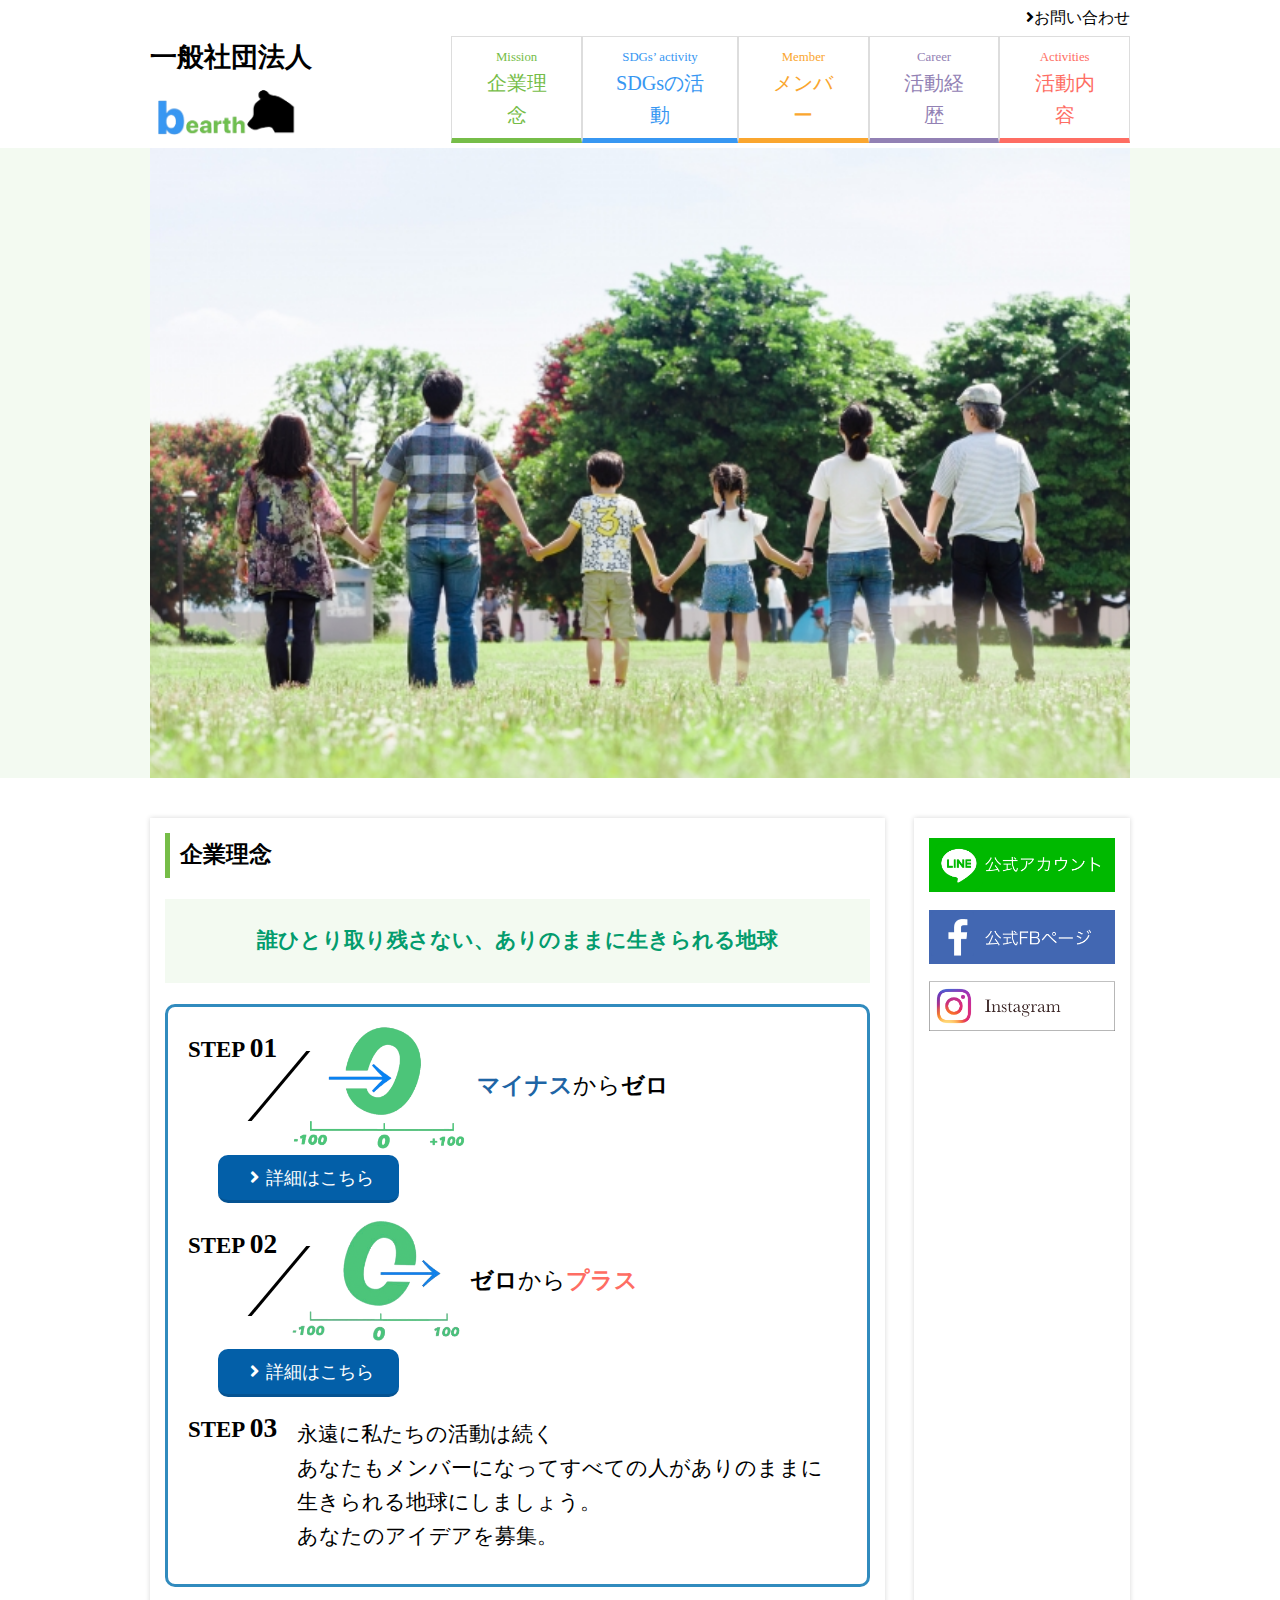
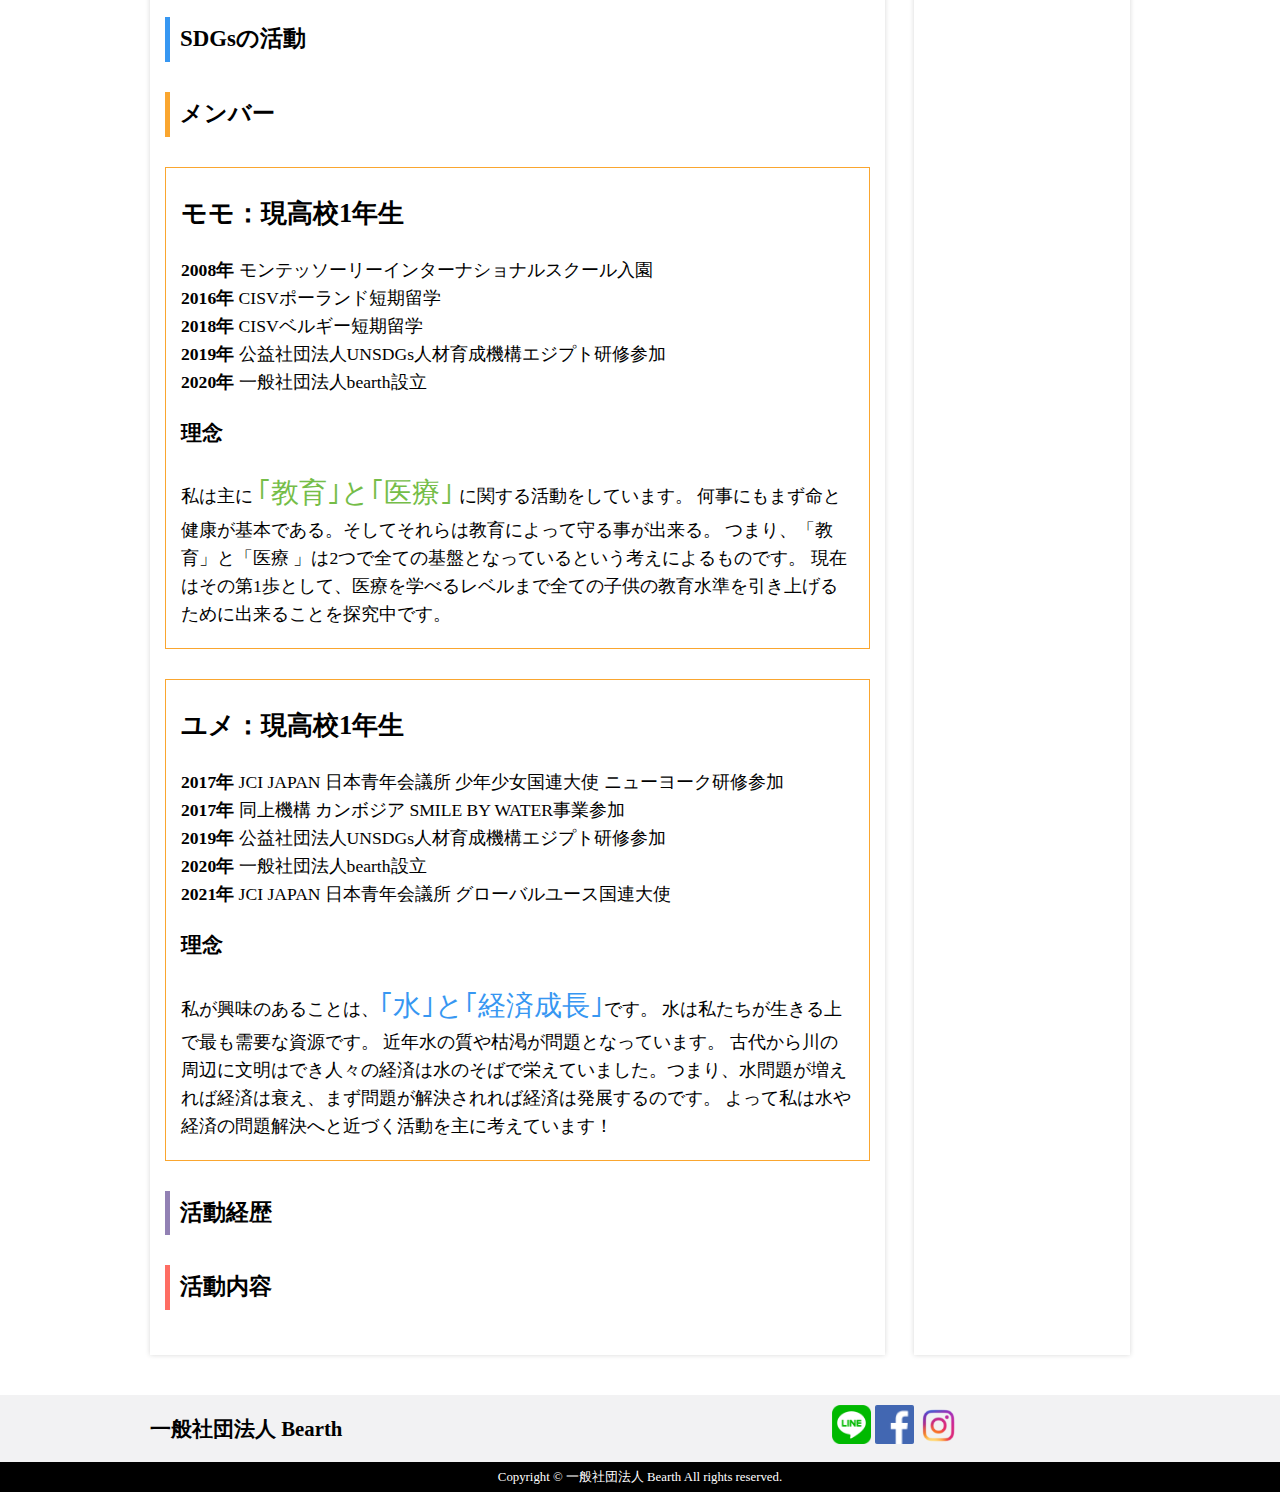
==== commit 09611a38: "[implement] facebookリンク追加、ナビリンク修正" ====
--- a/index.html
+++ b/index.html
@@ -13,7 +13,7 @@
 <header>
     <div class="contact-area"><i class="fas fa-angle-right"></i>お問い合わせ</div>
     <div class="toolbar">
-        <a href="index.html" class="logo-link">
+        <a href="/" class="logo-link">
             <div>
                 <span>一般社団法人</span>
                 <img src="img/bearth-logo.png">
@@ -27,31 +27,31 @@
         <nav class="link-container">
             <ul>
                 <li>
-                    <a href="#mission">
+                    <a href="/#mission">
                         <div class="link-ruby">Mission</div>
                         <div class="link-name">企業理念</div>
                     </a>
                 </li>
                 <li>
-                    <a href="#sdgs-activity">
+                    <a href="/#sdgs-activity">
                         <div class="link-ruby">SDGs’ activity</div>
                         <div class="link-name">SDGsの活動</div>
                     </a>
                 </li>
                 <li>
-                    <a href="#member">
+                    <a href="/#member">
                         <div class="link-ruby">Member</div>
                         <div class="link-name">メンバー</div>
                     </a>
                 </li>
                 <li>
-                    <a href="#career">
+                    <a href="/#career">
                         <div class="link-ruby">Career</div>
                         <div class="link-name">活動経歴</div>
                     </a>
                 </li>
                 <li>
-                    <a href="#activities">
+                    <a href="/#activities">
                         <div class="link-ruby">Activities</div>
                         <div class="link-name">活動内容</div>
                     </a>
@@ -151,7 +151,7 @@
     </main>
     <aside>
         <a href="https://line.me/R/ti/p/%40872eppez"><img src="img/LINE.png" width="100%"></a>
-        <img src="img/facebook.png" width="100%">
+        <a href="https://www.facebook.com/Bearth-103654354790475"><img src="img/facebook.png" width="100%"></a>
         <a href="https://www.instagram.com/bearth.my/"><img src="img/insta.png" width="100%"></a>
     </aside>
 </div>
@@ -161,7 +161,7 @@
             <div class="company-name">一般社団法人 Bearth</div>
             <div class="sns-area">
                 <a href="https://line.me/R/ti/p/%40872eppez"><img src="img/LINE-logo.png" width="39"></a>
-                <img src="img/facebook-logo.png" width="39">
+                <a href="https://www.facebook.com/Bearth-103654354790475"><img src="img/facebook-logo.png" width="39"></a>
                 <a href="https://www.instagram.com/bearth.my/"><img src="img/Insta-logo.png" width="39"></a>
             </div>
         </div>
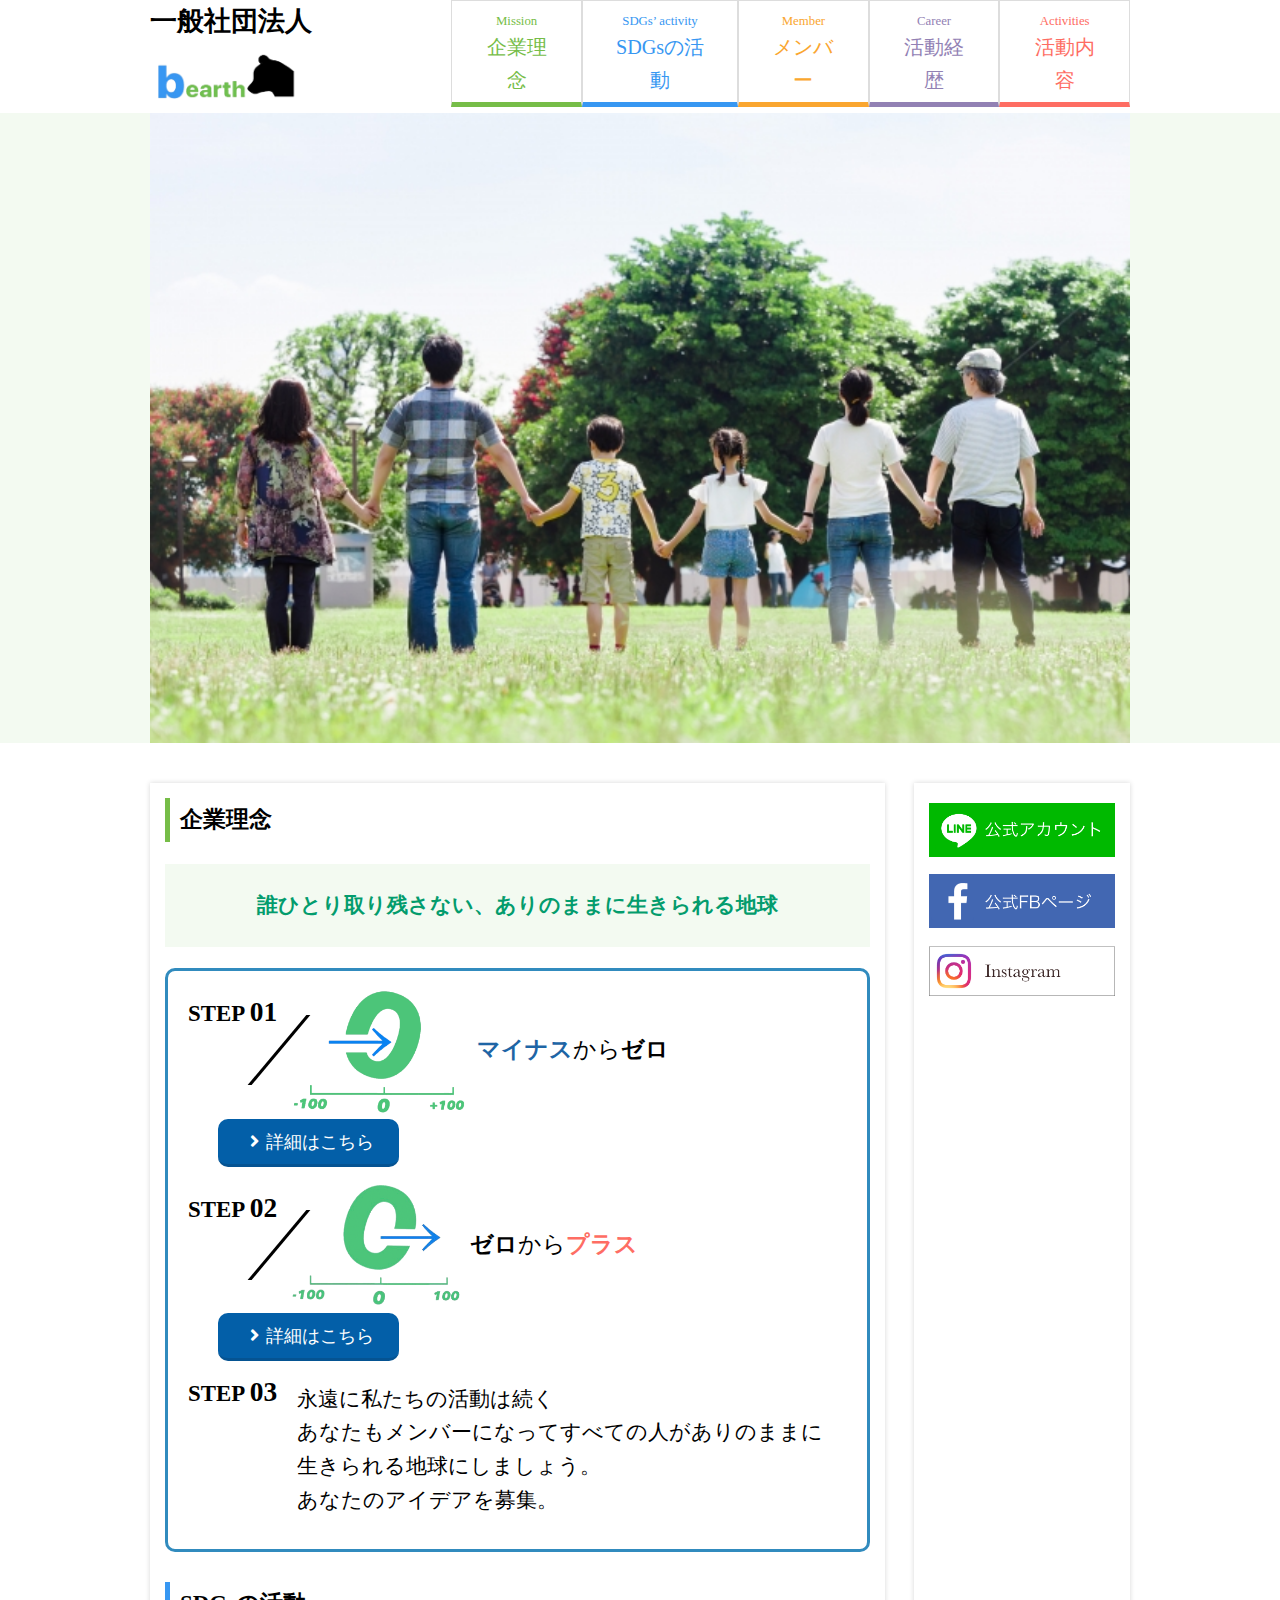
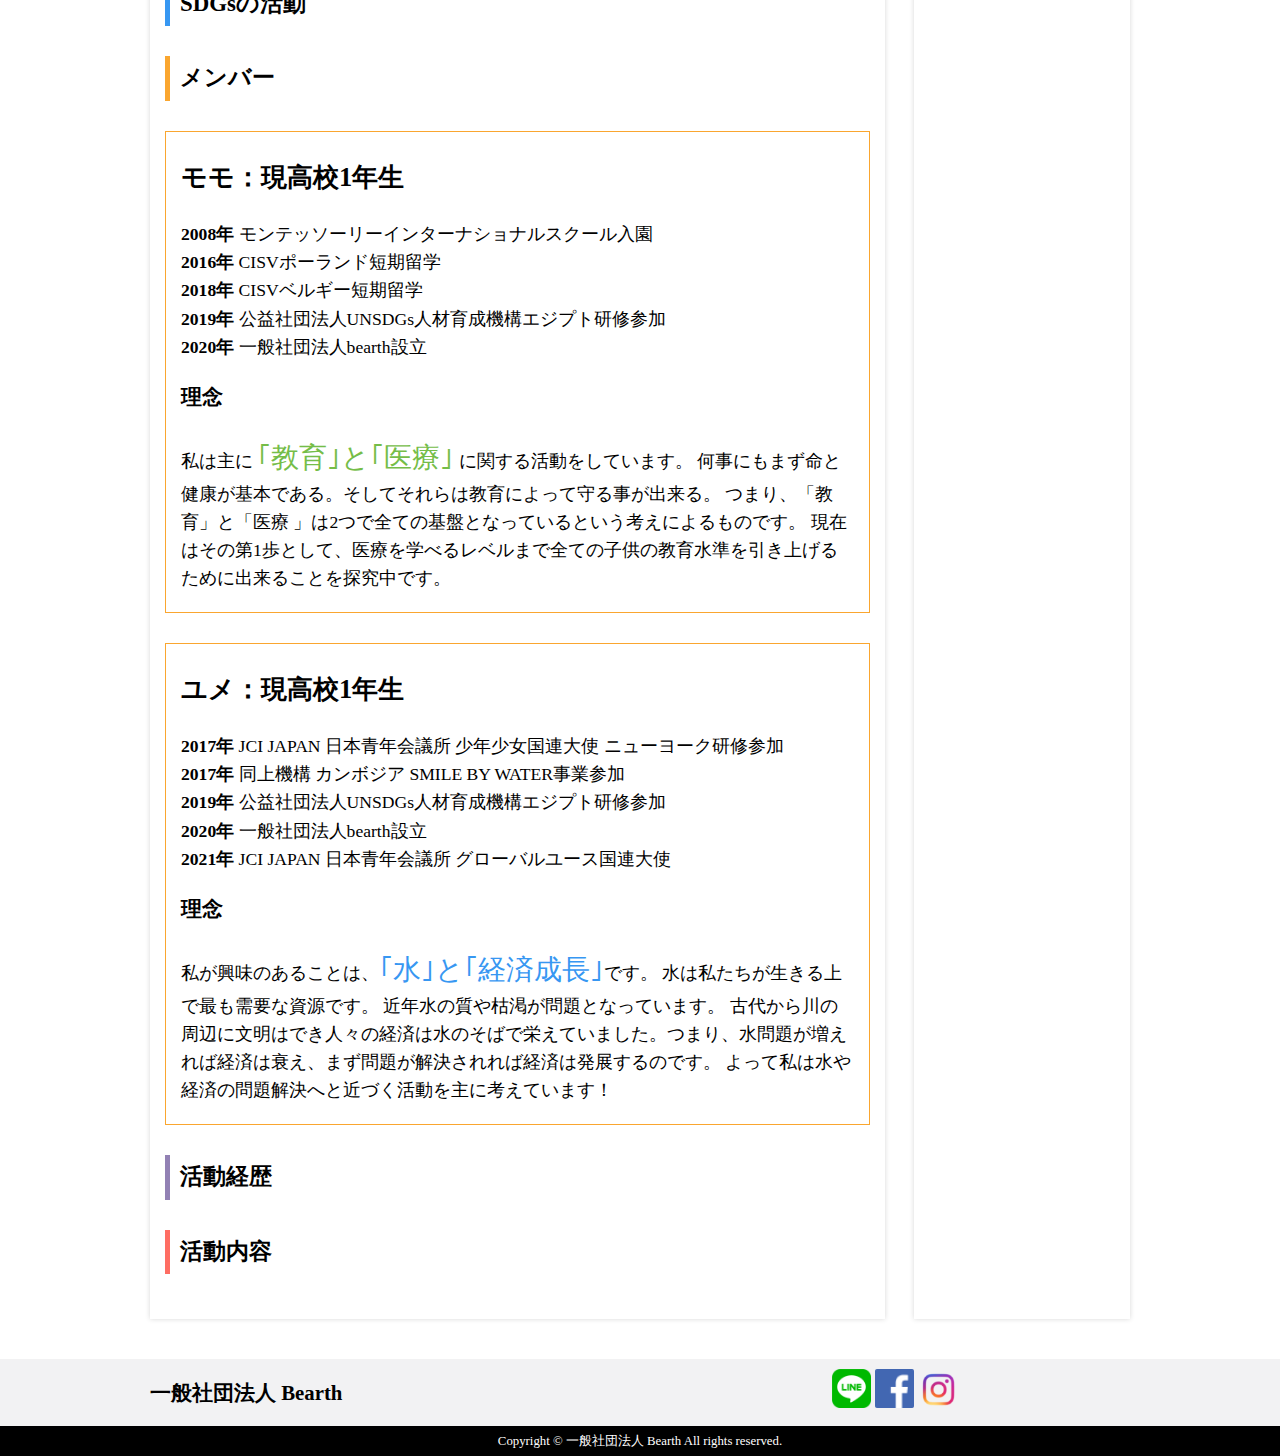
==== commit fc30c40d: "[fix] お問い合わせ非表示" ====
--- a/index.html
+++ b/index.html
@@ -11,9 +11,9 @@
 </head>
 <body>
 <header>
-    <div class="contact-area"><i class="fas fa-angle-right"></i>お問い合わせ</div>
+<!--    <div class="contact-area"><i class="fas fa-angle-right"></i>お問い合わせ</div>-->
     <div class="toolbar">
-        <a href="/" class="logo-link">
+        <a href="/bearth-hp" class="logo-link">
             <div>
                 <span>一般社団法人</span>
                 <img src="img/bearth-logo.png">
@@ -27,31 +27,31 @@
         <nav class="link-container">
             <ul>
                 <li>
-                    <a href="/#mission">
+                    <a href="/bearth-hp/#mission">
                         <div class="link-ruby">Mission</div>
                         <div class="link-name">企業理念</div>
                     </a>
                 </li>
                 <li>
-                    <a href="/#sdgs-activity">
+                    <a href="/bearth-hp/#sdgs-activity">
                         <div class="link-ruby">SDGs’ activity</div>
                         <div class="link-name">SDGsの活動</div>
                     </a>
                 </li>
                 <li>
-                    <a href="/#member">
+                    <a href="/bearth-hp/#member">
                         <div class="link-ruby">Member</div>
                         <div class="link-name">メンバー</div>
                     </a>
                 </li>
                 <li>
-                    <a href="/#career">
+                    <a href="/bearth-hp/#career">
                         <div class="link-ruby">Career</div>
                         <div class="link-name">活動経歴</div>
                     </a>
                 </li>
                 <li>
-                    <a href="/#activities">
+                    <a href="/bearth-hp/#activities">
                         <div class="link-ruby">Activities</div>
                         <div class="link-name">活動内容</div>
                     </a>
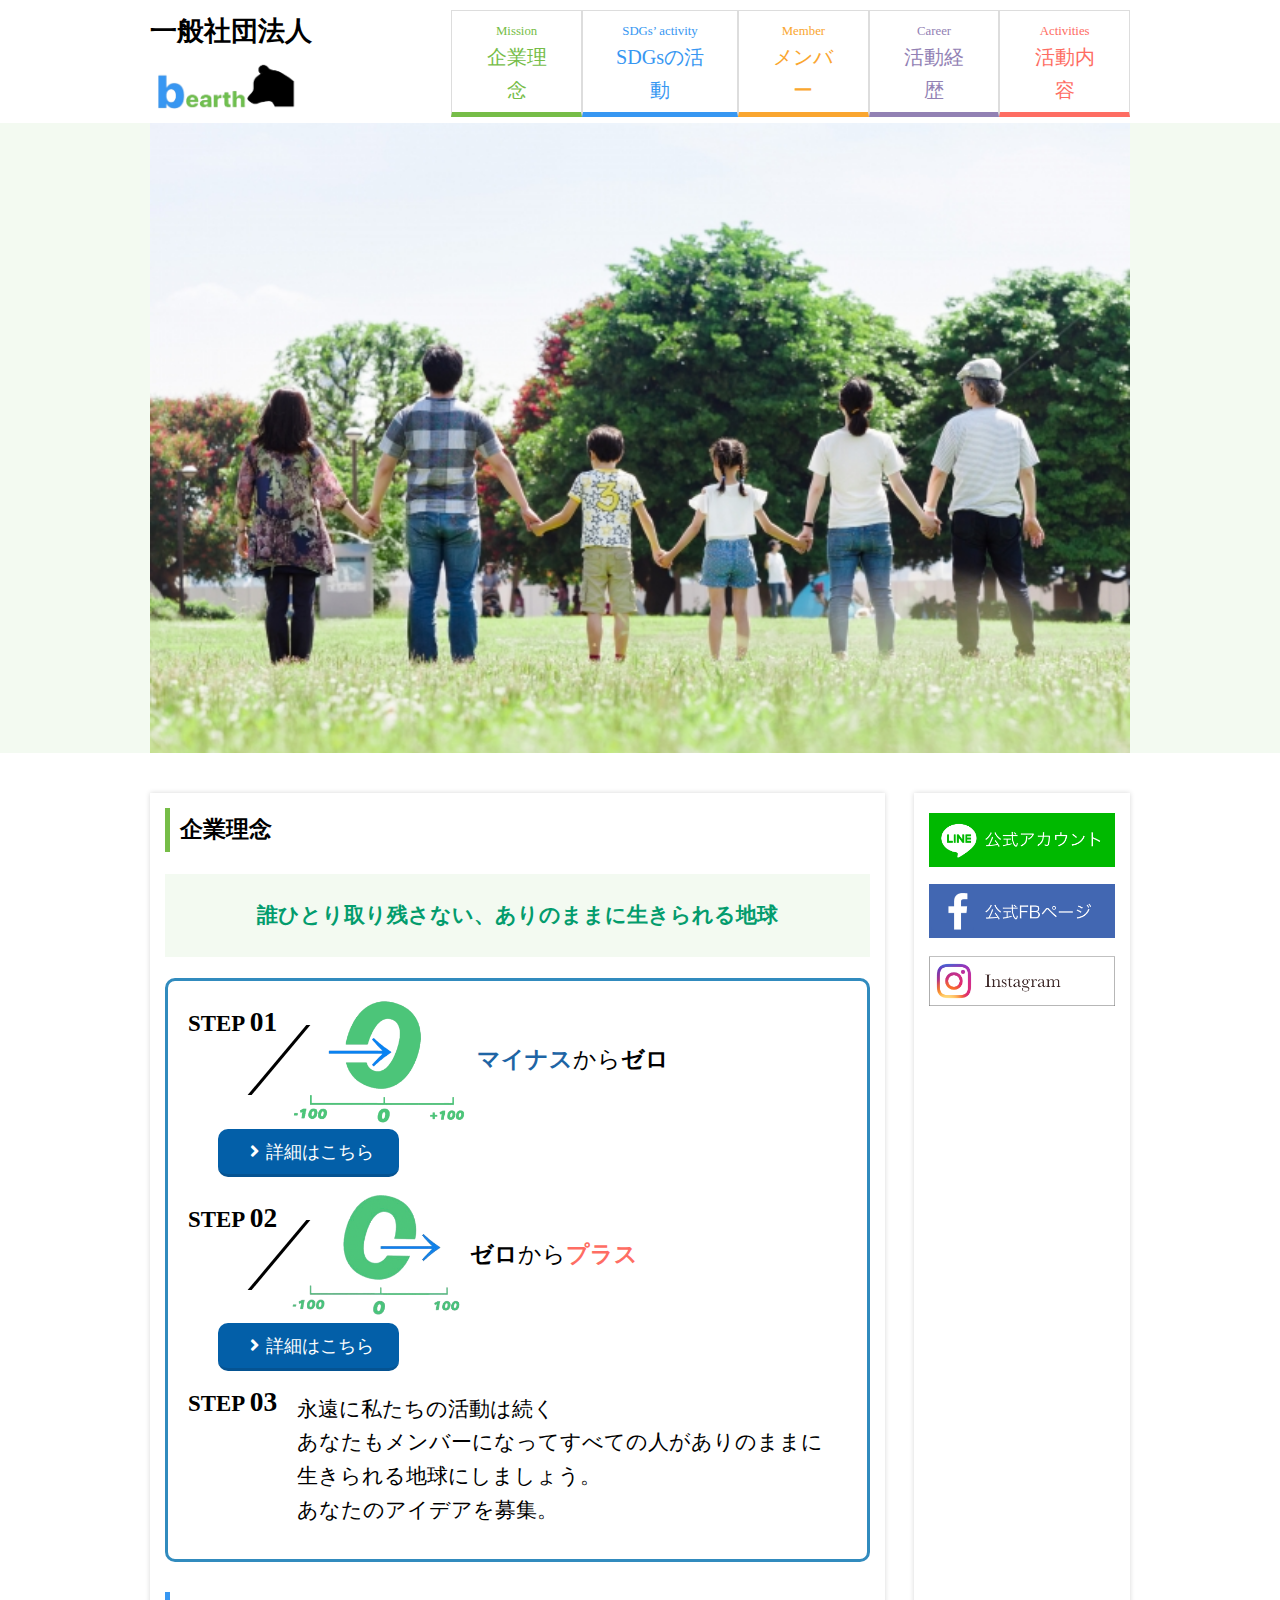
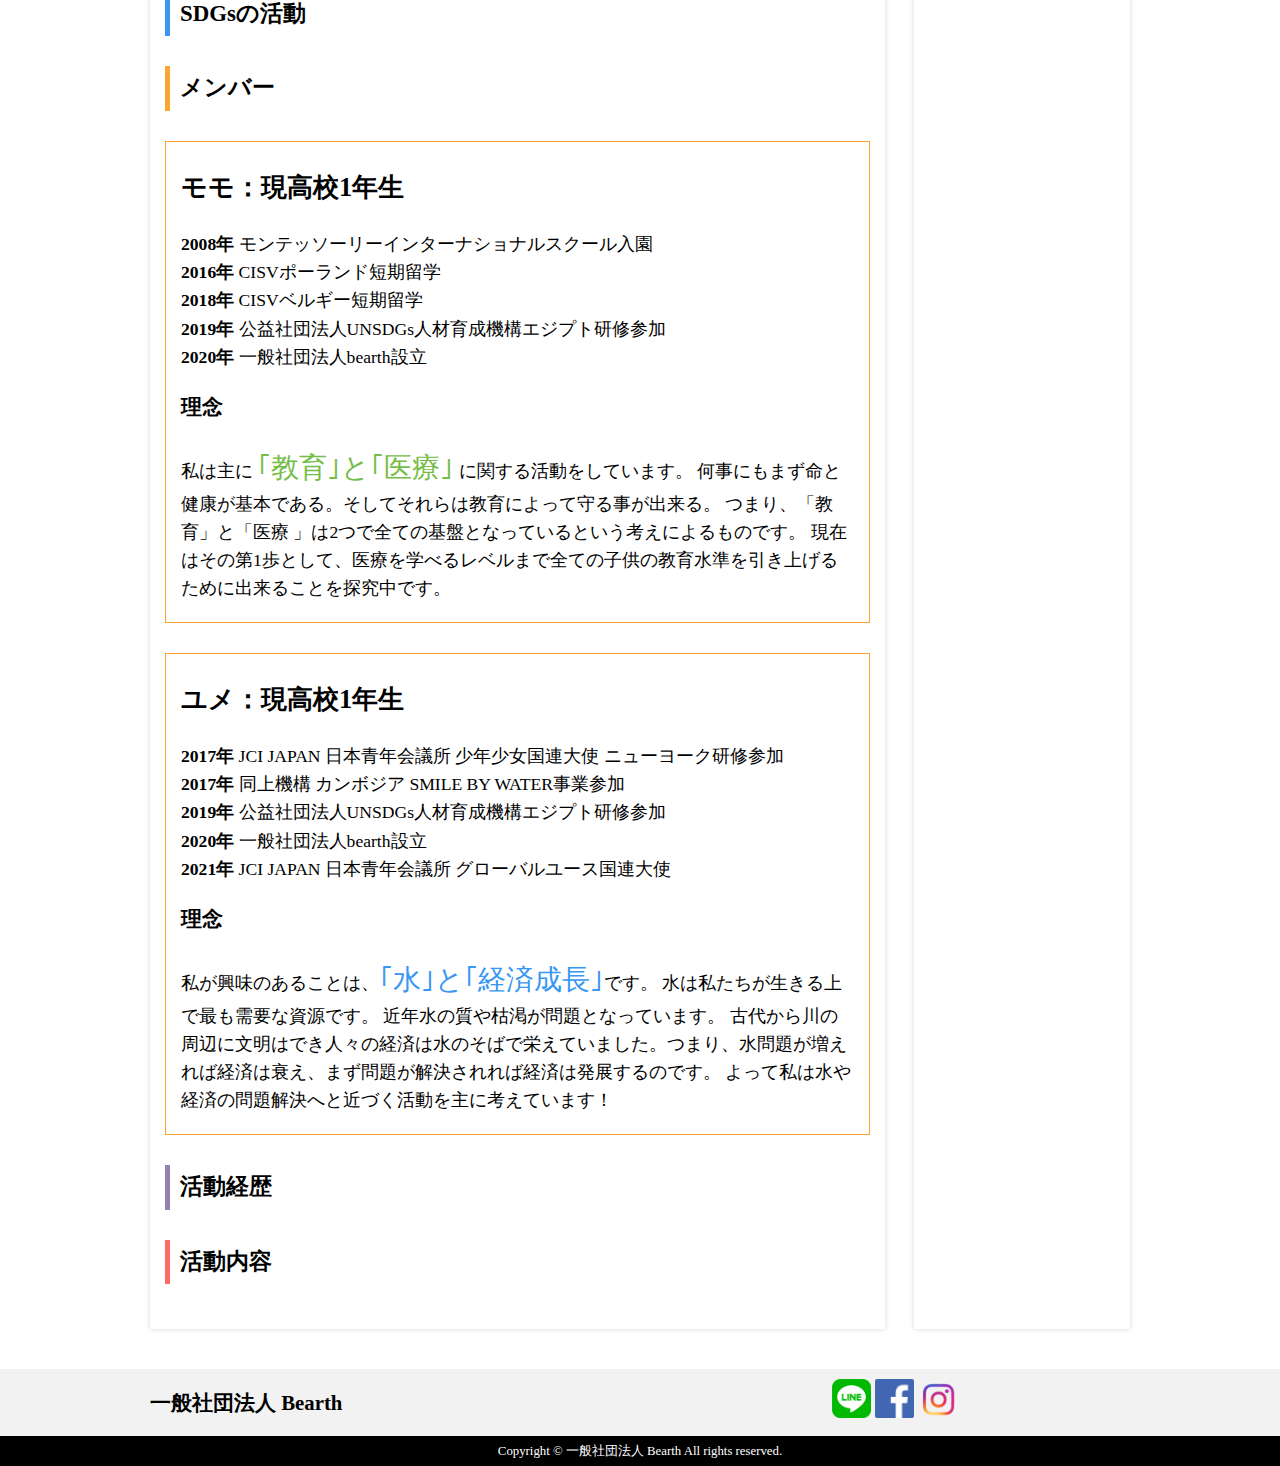
==== commit f4d59079: "[fix] お問い合わせ非表示レイアウト修正" ====
--- a/index.html
+++ b/index.html
@@ -11,7 +11,9 @@
 </head>
 <body>
 <header>
-<!--    <div class="contact-area"><i class="fas fa-angle-right"></i>お問い合わせ</div>-->
+    <div class="contact-area">
+<!--        <i class="fas fa-angle-right"></i>お問い合わせ-->
+    </div>
     <div class="toolbar">
         <a href="/bearth-hp" class="logo-link">
             <div>
